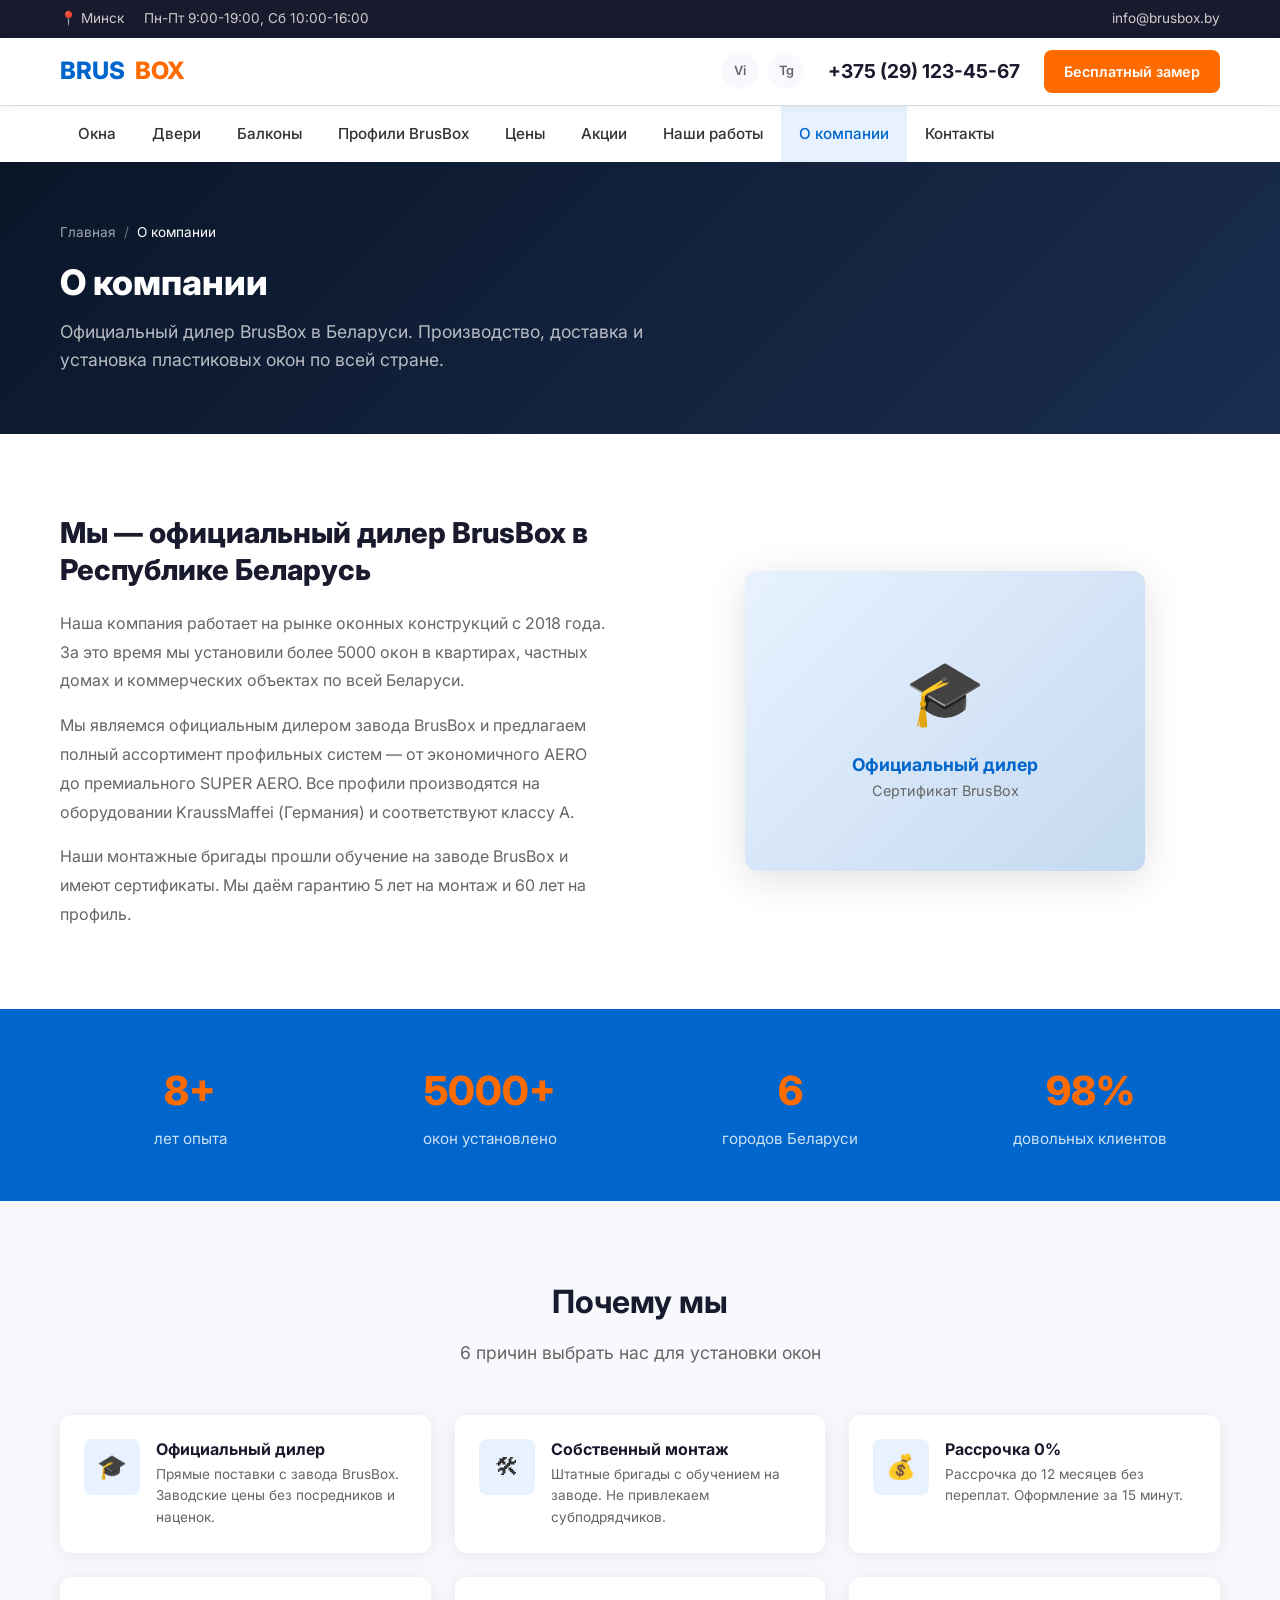
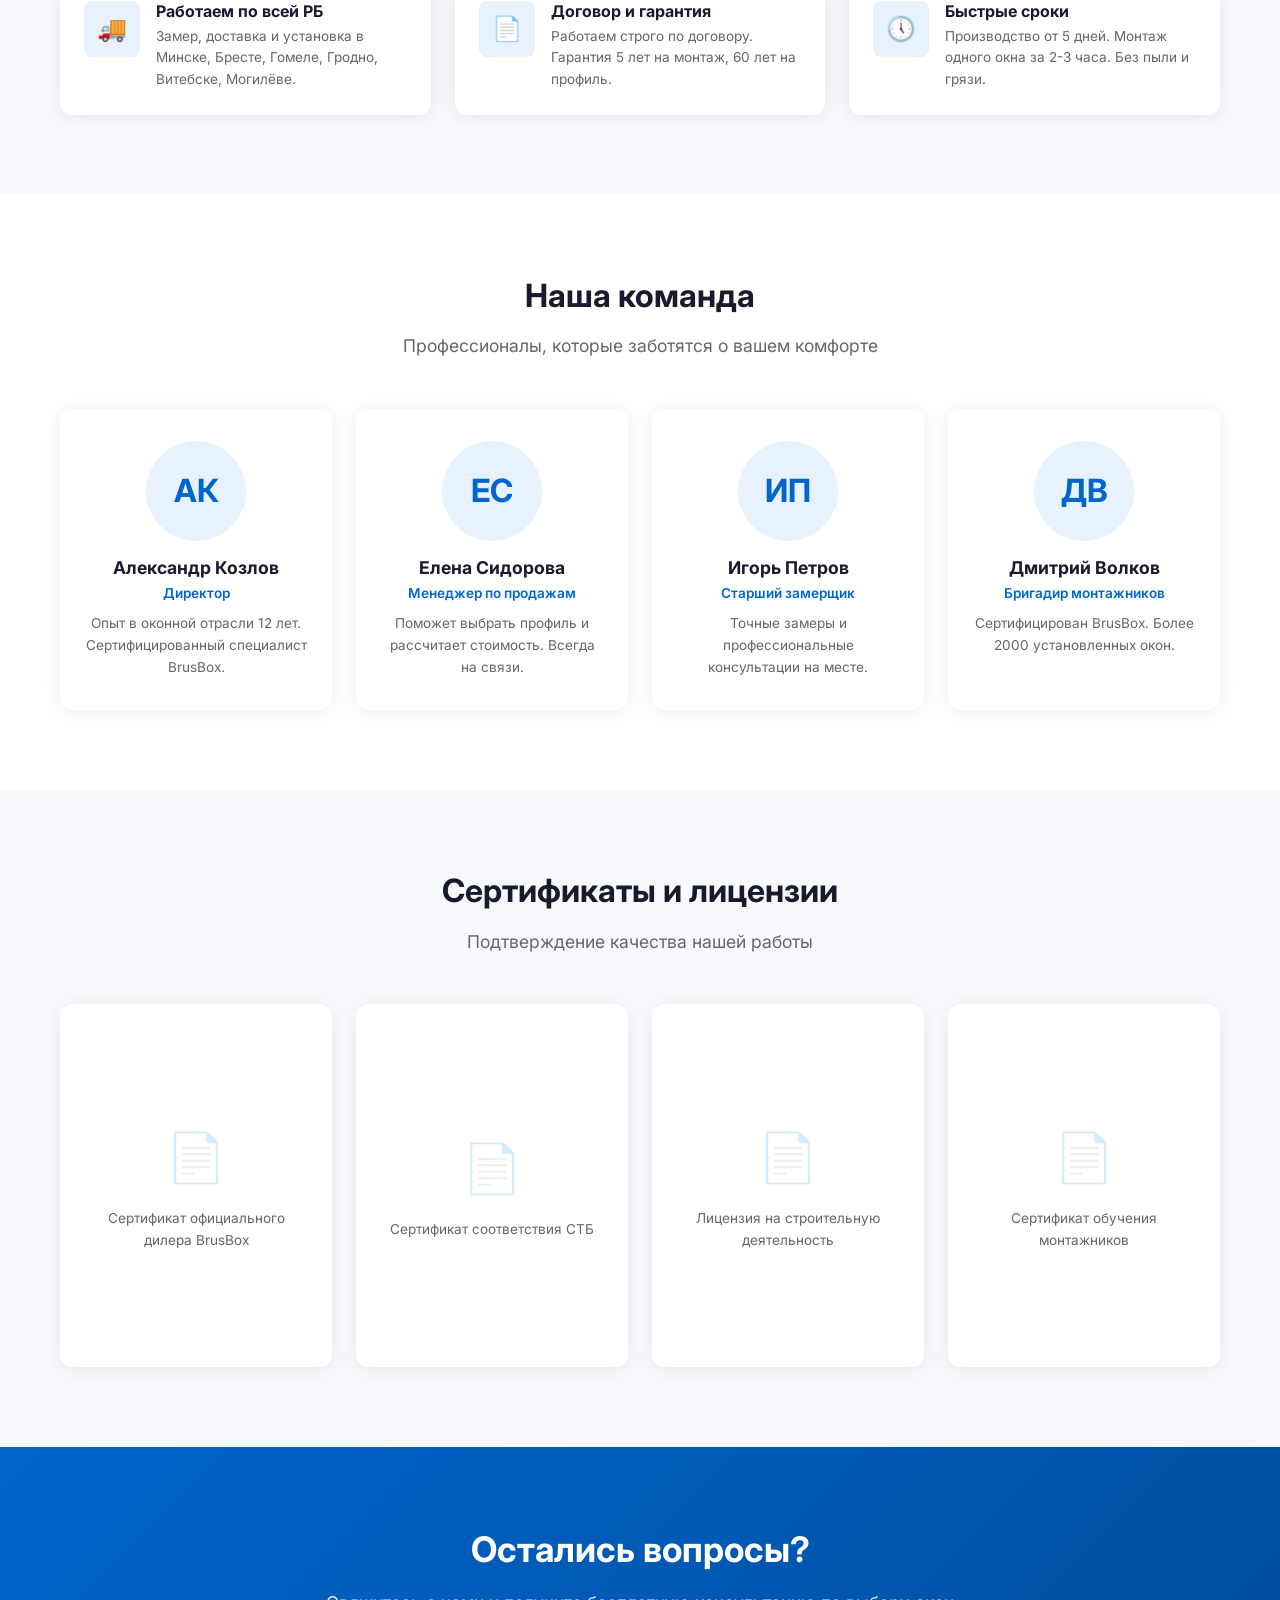
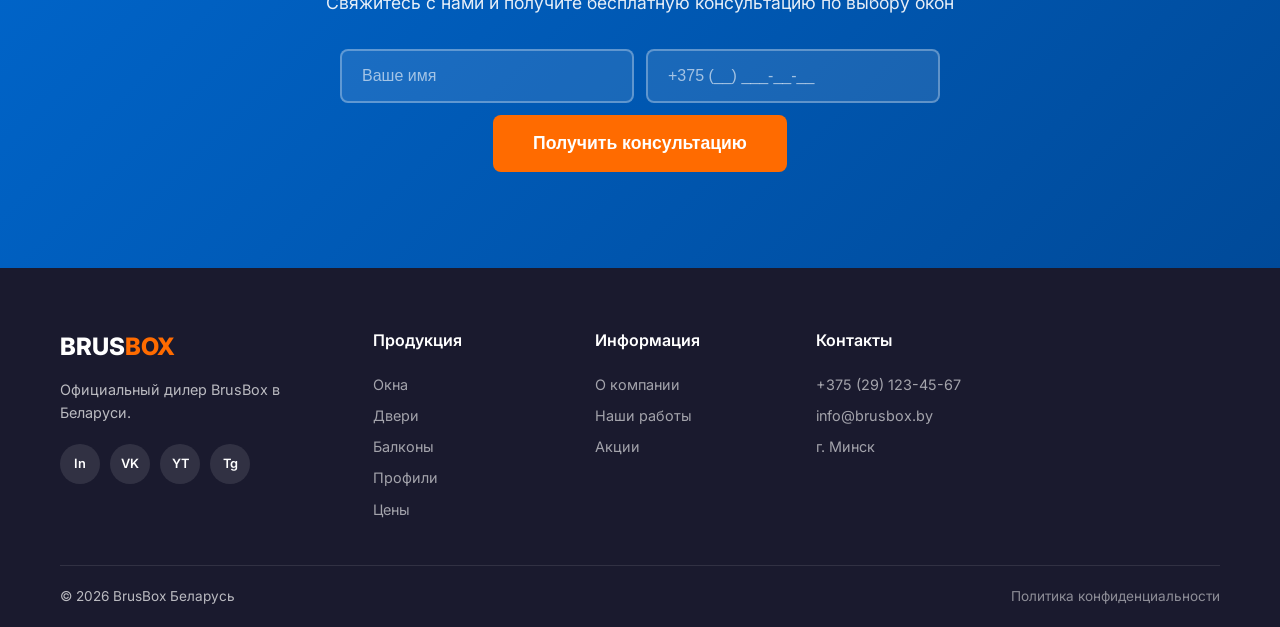
==== pages/about.html @ c055f51f "Многостраничный сайт BrusBox для продажи окон в Беларуси 10 страниц: главная, окна, двери, балконы, " ====
<!DOCTYPE html>
<html lang="ru">
<head>
  <meta charset="UTF-8">
  <meta name="viewport" content="width=device-width, initial-scale=1.0">
  <meta name="description" content="О компании BrusBox Беларусь. Официальный дилер BrusBox. 8 лет опыта, 5000+ установленных окон, работа по всей Беларуси.">
  <title>О компании | BrusBox Беларусь - официальный дилер</title>
  <link href="https://fonts.googleapis.com/css2?family=Inter:wght@400;500;600;700;800&display=swap" rel="stylesheet">
  <link rel="stylesheet" href="../css/style.css">
</head>
<body>

  <div class="top-bar"><div class="container"><div class="top-bar__left"><span>&#128205; Минск</span><span>Пн-Пт 9:00-19:00, Сб 10:00-16:00</span></div><div class="top-bar__right"><a href="mailto:info@brusbox.by">info@brusbox.by</a></div></div></div>

  <header class="header"><div class="container"><a href="../index.html" class="header__logo">BRUS<span>BOX</span></a><div class="header__contacts"><div class="header__messengers"><a href="#" title="Viber">Vi</a><a href="#" title="Telegram">Tg</a></div><a href="tel:+375291234567" class="header__phone">+375 (29) 123-45-67</a><a href="#" class="btn btn--primary btn--sm" onclick="openModal('modal-zamer'); return false;">Бесплатный замер</a></div></div></header>

  <nav class="nav"><div class="container"><ul class="nav__menu">
    <li class="nav__item"><a href="okna.html" class="nav__link">Окна</a></li>
    <li class="nav__item"><a href="dveri.html" class="nav__link">Двери</a></li>
    <li class="nav__item"><a href="balkony.html" class="nav__link">Балконы</a></li>
    <li class="nav__item"><a href="profili.html" class="nav__link">Профили BrusBox</a></li>
    <li class="nav__item"><a href="ceny.html" class="nav__link">Цены</a></li>
    <li class="nav__item"><a href="akcii.html" class="nav__link">Акции</a></li>
    <li class="nav__item"><a href="portfolio.html" class="nav__link">Наши работы</a></li>
    <li class="nav__item"><a href="about.html" class="nav__link nav__link--active">О компании</a></li>
    <li class="nav__item"><a href="kontakty.html" class="nav__link">Контакты</a></li>
  </ul><button class="nav__burger" aria-label="Меню"><span></span><span></span><span></span></button></div></nav>

  <section class="page-hero">
    <div class="container">
      <div class="page-hero__breadcrumbs">
        <a href="../index.html">Главная</a> <span>/</span> <span style="color:#fff">О компании</span>
      </div>
      <h1 class="page-hero__title">О компании</h1>
      <p class="page-hero__text">Официальный дилер BrusBox в Беларуси. Производство, доставка и установка пластиковых окон по всей стране.</p>
    </div>
  </section>

  <!-- DESCRIPTION -->
  <section class="section">
    <div class="container">
      <div style="display:grid; grid-template-columns:1fr 1fr; gap:60px; align-items:center;">
        <div>
          <h2 style="font-size:1.8rem; font-weight:800; margin-bottom:20px;">Мы &mdash; официальный дилер BrusBox в Республике Беларусь</h2>
          <p style="color:var(--text-light); line-height:1.8; margin-bottom:16px;">Наша компания работает на рынке оконных конструкций с 2018 года. За это время мы установили более 5000 окон в квартирах, частных домах и коммерческих объектах по всей Беларуси.</p>
          <p style="color:var(--text-light); line-height:1.8; margin-bottom:16px;">Мы являемся официальным дилером завода BrusBox и предлагаем полный ассортимент профильных систем &mdash; от экономичного AERO до премиального SUPER AERO. Все профили производятся на оборудовании KraussMaffei (Германия) и соответствуют классу А.</p>
          <p style="color:var(--text-light); line-height:1.8;">Наши монтажные бригады прошли обучение на заводе BrusBox и имеют сертификаты. Мы даём гарантию 5 лет на монтаж и 60 лет на профиль.</p>
        </div>
        <div style="display:flex; align-items:center; justify-content:center;">
          <div style="width:100%; max-width:400px; aspect-ratio:4/3; background:linear-gradient(135deg, var(--primary-light), #c4d9ef); border-radius:var(--radius); display:flex; align-items:center; justify-content:center; box-shadow:var(--shadow-lg);">
            <div style="text-align:center;">
              <div style="font-size:4rem; margin-bottom:8px;">&#127891;</div>
              <p style="font-weight:700; color:var(--primary); font-size:1.1rem;">Официальный дилер</p>
              <p style="color:var(--text-light); font-size:0.9rem;">Сертификат BrusBox</p>
            </div>
          </div>
        </div>
      </div>
    </div>
  </section>

  <!-- STATS BAR -->
  <section style="background:var(--primary); padding:50px 0;">
    <div class="container">
      <div style="display:grid; grid-template-columns:repeat(4,1fr); gap:40px; text-align:center; color:#fff;">
        <div>
          <div style="font-size:2.5rem; font-weight:800; color:var(--accent);">8+</div>
          <div style="font-size:0.95rem; opacity:0.8; margin-top:4px;">лет опыта</div>
        </div>
        <div>
          <div style="font-size:2.5rem; font-weight:800; color:var(--accent);">5000+</div>
          <div style="font-size:0.95rem; opacity:0.8; margin-top:4px;">окон установлено</div>
        </div>
        <div>
          <div style="font-size:2.5rem; font-weight:800; color:var(--accent);">6</div>
          <div style="font-size:0.95rem; opacity:0.8; margin-top:4px;">городов Беларуси</div>
        </div>
        <div>
          <div style="font-size:2.5rem; font-weight:800; color:var(--accent);">98%</div>
          <div style="font-size:0.95rem; opacity:0.8; margin-top:4px;">довольных клиентов</div>
        </div>
      </div>
    </div>
  </section>

  <!-- ПОЧЕМУ МЫ -->
  <section class="section section--gray">
    <div class="container">
      <h2 class="section-title">Почему мы</h2>
      <p class="section-subtitle">6 причин выбрать нас для установки окон</p>
      <div class="advantages-grid">
        <div class="advantage-card">
          <div class="advantage-card__icon">&#127891;</div>
          <div>
            <h3 class="advantage-card__title">Официальный дилер</h3>
            <p class="advantage-card__text">Прямые поставки с завода BrusBox. Заводские цены без посредников и наценок.</p>
          </div>
        </div>
        <div class="advantage-card">
          <div class="advantage-card__icon">&#128736;</div>
          <div>
            <h3 class="advantage-card__title">Собственный монтаж</h3>
            <p class="advantage-card__text">Штатные бригады с обучением на заводе. Не привлекаем субподрядчиков.</p>
          </div>
        </div>
        <div class="advantage-card">
          <div class="advantage-card__icon">&#128176;</div>
          <div>
            <h3 class="advantage-card__title">Рассрочка 0%</h3>
            <p class="advantage-card__text">Рассрочка до 12 месяцев без переплат. Оформление за 15 минут.</p>
          </div>
        </div>
        <div class="advantage-card">
          <div class="advantage-card__icon">&#128666;</div>
          <div>
            <h3 class="advantage-card__title">Работаем по всей РБ</h3>
            <p class="advantage-card__text">Замер, доставка и установка в Минске, Бресте, Гомеле, Гродно, Витебске, Могилёве.</p>
          </div>
        </div>
        <div class="advantage-card">
          <div class="advantage-card__icon">&#128196;</div>
          <div>
            <h3 class="advantage-card__title">Договор и гарантия</h3>
            <p class="advantage-card__text">Работаем строго по договору. Гарантия 5 лет на монтаж, 60 лет на профиль.</p>
          </div>
        </div>
        <div class="advantage-card">
          <div class="advantage-card__icon">&#128340;</div>
          <div>
            <h3 class="advantage-card__title">Быстрые сроки</h3>
            <p class="advantage-card__text">Производство от 5 дней. Монтаж одного окна за 2-3 часа. Без пыли и грязи.</p>
          </div>
        </div>
      </div>
    </div>
  </section>

  <!-- TEAM -->
  <section class="section">
    <div class="container">
      <h2 class="section-title">Наша команда</h2>
      <p class="section-subtitle">Профессионалы, которые заботятся о вашем комфорте</p>
      <div style="display:grid; grid-template-columns:repeat(4,1fr); gap:24px;">
        <div style="text-align:center; background:#fff; border-radius:var(--radius); padding:32px 24px; box-shadow:var(--shadow);">
          <div style="width:100px; height:100px; border-radius:50%; background:var(--primary-light); margin:0 auto 16px; display:flex; align-items:center; justify-content:center; font-size:2rem; color:var(--primary); font-weight:700;">АК</div>
          <h3 style="font-size:1.1rem; font-weight:700; margin-bottom:4px;">Александр Козлов</h3>
          <p style="color:var(--primary); font-size:0.85rem; font-weight:600; margin-bottom:8px;">Директор</p>
          <p style="color:var(--text-light); font-size:0.85rem;">Опыт в оконной отрасли 12 лет. Сертифицированный специалист BrusBox.</p>
        </div>
        <div style="text-align:center; background:#fff; border-radius:var(--radius); padding:32px 24px; box-shadow:var(--shadow);">
          <div style="width:100px; height:100px; border-radius:50%; background:var(--primary-light); margin:0 auto 16px; display:flex; align-items:center; justify-content:center; font-size:2rem; color:var(--primary); font-weight:700;">ЕС</div>
          <h3 style="font-size:1.1rem; font-weight:700; margin-bottom:4px;">Елена Сидорова</h3>
          <p style="color:var(--primary); font-size:0.85rem; font-weight:600; margin-bottom:8px;">Менеджер по продажам</p>
          <p style="color:var(--text-light); font-size:0.85rem;">Поможет выбрать профиль и рассчитает стоимость. Всегда на связи.</p>
        </div>
        <div style="text-align:center; background:#fff; border-radius:var(--radius); padding:32px 24px; box-shadow:var(--shadow);">
          <div style="width:100px; height:100px; border-radius:50%; background:var(--primary-light); margin:0 auto 16px; display:flex; align-items:center; justify-content:center; font-size:2rem; color:var(--primary); font-weight:700;">ИП</div>
          <h3 style="font-size:1.1rem; font-weight:700; margin-bottom:4px;">Игорь Петров</h3>
          <p style="color:var(--primary); font-size:0.85rem; font-weight:600; margin-bottom:8px;">Старший замерщик</p>
          <p style="color:var(--text-light); font-size:0.85rem;">Точные замеры и профессиональные консультации на месте.</p>
        </div>
        <div style="text-align:center; background:#fff; border-radius:var(--radius); padding:32px 24px; box-shadow:var(--shadow);">
          <div style="width:100px; height:100px; border-radius:50%; background:var(--primary-light); margin:0 auto 16px; display:flex; align-items:center; justify-content:center; font-size:2rem; color:var(--primary); font-weight:700;">ДВ</div>
          <h3 style="font-size:1.1rem; font-weight:700; margin-bottom:4px;">Дмитрий Волков</h3>
          <p style="color:var(--primary); font-size:0.85rem; font-weight:600; margin-bottom:8px;">Бригадир монтажников</p>
          <p style="color:var(--text-light); font-size:0.85rem;">Сертифицирован BrusBox. Более 2000 установленных окон.</p>
        </div>
      </div>
    </div>
  </section>

  <!-- CERTIFICATES -->
  <section class="section section--gray">
    <div class="container">
      <h2 class="section-title">Сертификаты и лицензии</h2>
      <p class="section-subtitle">Подтверждение качества нашей работы</p>
      <div style="display:grid; grid-template-columns:repeat(4,1fr); gap:24px;">
        <div style="aspect-ratio:3/4; background:#fff; border-radius:var(--radius); box-shadow:var(--shadow); display:flex; align-items:center; justify-content:center; flex-direction:column; padding:24px;">
          <div style="font-size:3rem; margin-bottom:12px; opacity:0.3;">&#128196;</div>
          <p style="font-size:0.85rem; color:var(--text-light); text-align:center;">Сертификат официального дилера BrusBox</p>
        </div>
        <div style="aspect-ratio:3/4; background:#fff; border-radius:var(--radius); box-shadow:var(--shadow); display:flex; align-items:center; justify-content:center; flex-direction:column; padding:24px;">
          <div style="font-size:3rem; margin-bottom:12px; opacity:0.3;">&#128196;</div>
          <p style="font-size:0.85rem; color:var(--text-light); text-align:center;">Сертификат соответствия СТБ</p>
        </div>
        <div style="aspect-ratio:3/4; background:#fff; border-radius:var(--radius); box-shadow:var(--shadow); display:flex; align-items:center; justify-content:center; flex-direction:column; padding:24px;">
          <div style="font-size:3rem; margin-bottom:12px; opacity:0.3;">&#128196;</div>
          <p style="font-size:0.85rem; color:var(--text-light); text-align:center;">Лицензия на строительную деятельность</p>
        </div>
        <div style="aspect-ratio:3/4; background:#fff; border-radius:var(--radius); box-shadow:var(--shadow); display:flex; align-items:center; justify-content:center; flex-direction:column; padding:24px;">
          <div style="font-size:3rem; margin-bottom:12px; opacity:0.3;">&#128196;</div>
          <p style="font-size:0.85rem; color:var(--text-light); text-align:center;">Сертификат обучения монтажников</p>
        </div>
      </div>
    </div>
  </section>

  <!-- CTA -->
  <section class="cta-section">
    <div class="container">
      <h2>Остались вопросы?</h2>
      <p>Свяжитесь с нами и получите бесплатную консультацию по выбору окон</p>
      <form class="cta-form" data-form="cta-about">
        <input type="text" name="name" placeholder="Ваше имя" required>
        <input type="tel" name="phone" placeholder="+375 (__) ___-__-__" required>
        <button type="submit" class="btn btn--primary btn--lg">Получить консультацию</button>
      </form>
    </div>
  </section>

  <footer class="footer"><div class="container"><div class="footer__grid"><div><div class="footer__brand">BRUS<span>BOX</span></div><p class="footer__desc">Официальный дилер BrusBox в Беларуси.</p><div class="footer__social"><a href="#">In</a><a href="#">VK</a><a href="#">YT</a><a href="#">Tg</a></div></div><div><div class="footer__title">Продукция</div><div class="footer__links"><a href="okna.html">Окна</a><a href="dveri.html">Двери</a><a href="balkony.html">Балконы</a><a href="profili.html">Профили</a><a href="ceny.html">Цены</a></div></div><div><div class="footer__title">Информация</div><div class="footer__links"><a href="about.html">О компании</a><a href="portfolio.html">Наши работы</a><a href="akcii.html">Акции</a></div></div><div><div class="footer__title">Контакты</div><div class="footer__links"><a href="tel:+375291234567">+375 (29) 123-45-67</a><a href="mailto:info@brusbox.by">info@brusbox.by</a><a href="kontakty.html">г. Минск</a></div></div><div></div></div><div class="footer__bottom"><span>&copy; 2026 BrusBox Беларусь</span><a href="#">Политика конфиденциальности</a></div></div></footer>

  <div class="mobile-bar"><div class="container"><a href="tel:+375291234567" class="mobile-bar__item"><span class="mobile-bar__icon">&#128222;</span>Позвонить</a><a href="#" class="mobile-bar__item"><span class="mobile-bar__icon">&#128172;</span>Viber</a><a href="#" class="mobile-bar__item"><span class="mobile-bar__icon">&#9993;</span>Telegram</a><a href="#" class="mobile-bar__item" onclick="openModal('modal-zamer'); return false;"><span class="mobile-bar__icon">&#128207;</span>Замер</a></div></div>

  <div class="modal-overlay" id="modal-zamer"><div class="modal"><button class="modal__close" onclick="closeModal('modal-zamer')">&times;</button><h3 class="modal__title">Бесплатный замер</h3><p class="modal__text">Оставьте контакты и замерщик приедет в удобное время</p><form class="modal__form" data-form="zamer"><input type="text" name="name" placeholder="Ваше имя" required><input type="tel" name="phone" placeholder="+375 (__) ___-__-__" required><input type="text" name="address" placeholder="Адрес (город, улица)"><button type="submit" class="btn btn--primary" style="width:100%">Вызвать замерщика</button><p class="modal__privacy">Нажимая кнопку, вы соглашаетесь с <a href="#">политикой конфиденциальности</a></p></form></div></div>

  <script src="../js/main.js"></script>
</body>
</html>
---- css/style.css ----
/* ===== RESET & BASE ===== */
*, *::before, *::after {
  margin: 0;
  padding: 0;
  box-sizing: border-box;
}

:root {
  --primary: #0066cc;
  --primary-dark: #004a99;
  --primary-light: #e8f2ff;
  --accent: #ff6b00;
  --accent-hover: #e55f00;
  --green: #28a745;
  --dark: #1a1a2e;
  --text: #333;
  --text-light: #666;
  --text-muted: #999;
  --bg: #ffffff;
  --bg-light: #f7f9fc;
  --bg-gray: #f0f2f5;
  --border: #e0e4e8;
  --shadow: 0 2px 20px rgba(0,0,0,0.08);
  --shadow-lg: 0 8px 40px rgba(0,0,0,0.12);
  --radius: 12px;
  --radius-sm: 8px;
  --transition: 0.3s ease;
  --max-width: 1200px;
}

html {
  scroll-behavior: smooth;
  font-size: 16px;
}

body {
  font-family: 'Inter', -apple-system, BlinkMacSystemFont, 'Segoe UI', Roboto, sans-serif;
  color: var(--text);
  background: var(--bg);
  line-height: 1.6;
  overflow-x: hidden;
}

a {
  color: var(--primary);
  text-decoration: none;
  transition: color var(--transition);
}

a:hover {
  color: var(--primary-dark);
}

img {
  max-width: 100%;
  height: auto;
  display: block;
}

ul, ol {
  list-style: none;
}

h1, h2, h3, h4, h5, h6 {
  line-height: 1.3;
  color: var(--dark);
}

.container {
  width: 100%;
  max-width: var(--max-width);
  margin: 0 auto;
  padding: 0 20px;
}

.section {
  padding: 80px 0;
}

.section--gray {
  background: var(--bg-light);
}

.section--dark {
  background: var(--dark);
  color: #fff;
}

.section--dark h2,
.section--dark h3 {
  color: #fff;
}

.section-title {
  font-size: 2rem;
  font-weight: 700;
  text-align: center;
  margin-bottom: 16px;
}

.section-subtitle {
  text-align: center;
  color: var(--text-light);
  font-size: 1.1rem;
  margin-bottom: 48px;
  max-width: 600px;
  margin-left: auto;
  margin-right: auto;
}

/* ===== BUTTONS ===== */
.btn {
  display: inline-flex;
  align-items: center;
  justify-content: center;
  gap: 8px;
  padding: 14px 32px;
  border: none;
  border-radius: var(--radius-sm);
  font-size: 1rem;
  font-weight: 600;
  cursor: pointer;
  transition: all var(--transition);
  text-decoration: none;
  white-space: nowrap;
}

.btn--primary {
  background: var(--accent);
  color: #fff;
}

.btn--primary:hover {
  background: var(--accent-hover);
  color: #fff;
  transform: translateY(-2px);
  box-shadow: 0 4px 20px rgba(255,107,0,0.4);
}

.btn--secondary {
  background: var(--primary);
  color: #fff;
}

.btn--secondary:hover {
  background: var(--primary-dark);
  color: #fff;
  transform: translateY(-2px);
  box-shadow: 0 4px 20px rgba(0,102,204,0.4);
}

.btn--outline {
  background: transparent;
  color: var(--primary);
  border: 2px solid var(--primary);
}

.btn--outline:hover {
  background: var(--primary);
  color: #fff;
}

.btn--white {
  background: #fff;
  color: var(--primary);
}

.btn--white:hover {
  background: var(--primary-light);
  color: var(--primary-dark);
}

.btn--lg {
  padding: 18px 40px;
  font-size: 1.1rem;
}

.btn--sm {
  padding: 10px 20px;
  font-size: 0.9rem;
}

/* ===== TOP BAR ===== */
.top-bar {
  background: var(--dark);
  color: #ccc;
  font-size: 0.85rem;
  padding: 8px 0;
}

.top-bar .container {
  display: flex;
  justify-content: space-between;
  align-items: center;
  flex-wrap: wrap;
  gap: 10px;
}

.top-bar a {
  color: #ccc;
}

.top-bar a:hover {
  color: #fff;
}

.top-bar__left {
  display: flex;
  align-items: center;
  gap: 20px;
}

.top-bar__right {
  display: flex;
  align-items: center;
  gap: 20px;
}

/* ===== HEADER ===== */
.header {
  background: #fff;
  box-shadow: 0 2px 10px rgba(0,0,0,0.06);
  position: sticky;
  top: 0;
  z-index: 1000;
}

.header .container {
  display: flex;
  align-items: center;
  justify-content: space-between;
  padding-top: 12px;
  padding-bottom: 12px;
  gap: 20px;
}

.header__logo {
  display: flex;
  align-items: center;
  gap: 10px;
  font-size: 1.5rem;
  font-weight: 800;
  color: var(--primary);
  text-decoration: none;
  flex-shrink: 0;
}

.header__logo span {
  color: var(--accent);
}

.header__contacts {
  display: flex;
  align-items: center;
  gap: 24px;
}

.header__phone {
  font-size: 1.2rem;
  font-weight: 700;
  color: var(--dark);
  white-space: nowrap;
}

.header__phone:hover {
  color: var(--primary);
}

.header__messengers {
  display: flex;
  gap: 10px;
}

.header__messengers a {
  display: flex;
  align-items: center;
  justify-content: center;
  width: 36px;
  height: 36px;
  border-radius: 50%;
  background: var(--bg-light);
  color: var(--text-light);
  font-size: 0.8rem;
  font-weight: 600;
  transition: all var(--transition);
}

.header__messengers a:hover {
  background: var(--primary);
  color: #fff;
}

/* ===== NAV ===== */
.nav {
  background: #fff;
  border-top: 1px solid var(--border);
  position: sticky;
  top: 60px;
  z-index: 999;
}

.nav .container {
  display: flex;
  align-items: center;
  justify-content: space-between;
}

.nav__menu {
  display: flex;
  align-items: center;
  gap: 0;
}

.nav__item {
  position: relative;
}

.nav__link {
  display: flex;
  align-items: center;
  gap: 4px;
  padding: 16px 18px;
  color: var(--text);
  font-size: 0.95rem;
  font-weight: 500;
  transition: all var(--transition);
  white-space: nowrap;
}

.nav__link:hover,
.nav__link--active {
  color: var(--primary);
  background: var(--primary-light);
}

.nav__link svg {
  width: 12px;
  height: 12px;
  transition: transform var(--transition);
}

.nav__item:hover .nav__link svg {
  transform: rotate(180deg);
}

/* Dropdown */
.nav__dropdown {
  position: absolute;
  top: 100%;
  left: 0;
  min-width: 240px;
  background: #fff;
  box-shadow: var(--shadow-lg);
  border-radius: 0 0 var(--radius) var(--radius);
  padding: 8px 0;
  opacity: 0;
  visibility: hidden;
  transform: translateY(-10px);
  transition: all var(--transition);
  z-index: 100;
}

.nav__item:hover .nav__dropdown {
  opacity: 1;
  visibility: visible;
  transform: translateY(0);
}

.nav__dropdown a {
  display: block;
  padding: 10px 24px;
  color: var(--text);
  font-size: 0.9rem;
  transition: all var(--transition);
}

.nav__dropdown a:hover {
  background: var(--primary-light);
  color: var(--primary);
  padding-left: 28px;
}

/* Burger */
.nav__burger {
  display: none;
  flex-direction: column;
  gap: 5px;
  background: none;
  border: none;
  cursor: pointer;
  padding: 10px;
}

.nav__burger span {
  display: block;
  width: 24px;
  height: 2px;
  background: var(--dark);
  transition: all var(--transition);
}

.nav__burger.active span:nth-child(1) {
  transform: rotate(45deg) translate(5px, 5px);
}

.nav__burger.active span:nth-child(2) {
  opacity: 0;
}

.nav__burger.active span:nth-child(3) {
  transform: rotate(-45deg) translate(5px, -5px);
}

/* ===== HERO ===== */
.hero {
  position: relative;
  min-height: 600px;
  display: flex;
  align-items: center;
  background: linear-gradient(135deg, #0a1628 0%, #1a2d50 50%, #2a4070 100%);
  overflow: hidden;
}

.hero::before {
  content: '';
  position: absolute;
  top: 0;
  left: 0;
  right: 0;
  bottom: 0;
  background: url('data:image/svg+xml,<svg xmlns="http://www.w3.org/2000/svg" viewBox="0 0 1440 600"><rect fill="%23ffffff" opacity="0.03" x="100" y="50" width="300" height="400" rx="8"/><rect fill="%23ffffff" opacity="0.03" x="500" y="100" width="250" height="350" rx="8"/><rect fill="%23ffffff" opacity="0.02" x="850" y="30" width="200" height="500" rx="8"/><rect fill="%23ffffff" opacity="0.04" x="1100" y="80" width="280" height="380" rx="8"/></svg>') center/cover no-repeat;
}

.hero .container {
  position: relative;
  z-index: 2;
  display: grid;
  grid-template-columns: 1fr 1fr;
  gap: 60px;
  align-items: center;
  padding-top: 60px;
  padding-bottom: 60px;
}

.hero__content {
  color: #fff;
}

.hero__badge {
  display: inline-block;
  background: rgba(255,107,0,0.2);
  color: var(--accent);
  padding: 6px 16px;
  border-radius: 20px;
  font-size: 0.85rem;
  font-weight: 600;
  margin-bottom: 20px;
  border: 1px solid rgba(255,107,0,0.3);
}

.hero__title {
  font-size: 3rem;
  font-weight: 800;
  color: #fff;
  margin-bottom: 20px;
  line-height: 1.15;
}

.hero__title span {
  color: var(--accent);
}

.hero__text {
  font-size: 1.15rem;
  color: rgba(255,255,255,0.8);
  margin-bottom: 32px;
  max-width: 500px;
}

.hero__buttons {
  display: flex;
  gap: 16px;
  flex-wrap: wrap;
  margin-bottom: 40px;
}

.hero__stats {
  display: flex;
  gap: 40px;
}

.hero__stat {
  text-align: center;
}

.hero__stat-value {
  font-size: 2rem;
  font-weight: 800;
  color: var(--accent);
}

.hero__stat-label {
  font-size: 0.85rem;
  color: rgba(255,255,255,0.6);
}

.hero__visual {
  position: relative;
  display: flex;
  align-items: center;
  justify-content: center;
}

.hero__window {
  width: 100%;
  max-width: 450px;
  aspect-ratio: 3/4;
  background: linear-gradient(145deg, #e8f4fd 0%, #b8d8f0 100%);
  border-radius: 12px;
  border: 8px solid #fff;
  box-shadow: 0 20px 60px rgba(0,0,0,0.3);
  position: relative;
  overflow: hidden;
}

.hero__window::before {
  content: '';
  position: absolute;
  top: 50%;
  left: 0;
  right: 0;
  height: 8px;
  background: #fff;
  transform: translateY(-50%);
}

.hero__window::after {
  content: '';
  position: absolute;
  top: 0;
  bottom: 0;
  left: 50%;
  width: 8px;
  background: #fff;
  transform: translateX(-50%);
}

.hero__window-sky {
  position: absolute;
  inset: 0;
  background: linear-gradient(180deg, #87CEEB 0%, #B0E0E6 40%, #98D8C8 100%);
  opacity: 0.7;
}

.hero__window-handle {
  position: absolute;
  right: 15%;
  top: 50%;
  transform: translateY(-50%);
  width: 8px;
  height: 40px;
  background: #888;
  border-radius: 4px;
  z-index: 5;
}

/* ===== TRUST BAR ===== */
.trust-bar {
  background: #fff;
  padding: 30px 0;
  border-bottom: 1px solid var(--border);
}

.trust-bar .container {
  display: grid;
  grid-template-columns: repeat(5, 1fr);
  gap: 20px;
}

.trust-item {
  display: flex;
  align-items: center;
  gap: 12px;
  text-align: left;
}

.trust-item__icon {
  width: 48px;
  height: 48px;
  border-radius: 50%;
  background: var(--primary-light);
  display: flex;
  align-items: center;
  justify-content: center;
  flex-shrink: 0;
  font-size: 1.2rem;
}

.trust-item__text {
  font-size: 0.85rem;
  line-height: 1.3;
}

.trust-item__value {
  font-weight: 700;
  color: var(--dark);
  font-size: 1rem;
}

/* ===== QUIZ ===== */
.quiz {
  background: var(--bg-light);
  padding: 80px 0;
}

.quiz__wrapper {
  max-width: 700px;
  margin: 0 auto;
  background: #fff;
  border-radius: var(--radius);
  box-shadow: var(--shadow-lg);
  overflow: hidden;
}

.quiz__progress {
  height: 4px;
  background: var(--bg-gray);
}

.quiz__progress-bar {
  height: 100%;
  background: var(--accent);
  transition: width 0.5s ease;
  width: 20%;
}

.quiz__step {
  padding: 40px;
  display: none;
}

.quiz__step.active {
  display: block;
  animation: fadeInUp 0.4s ease;
}

@keyframes fadeInUp {
  from {
    opacity: 0;
    transform: translateY(20px);
  }
  to {
    opacity: 1;
    transform: translateY(0);
  }
}

.quiz__step-number {
  font-size: 0.85rem;
  color: var(--text-muted);
  margin-bottom: 8px;
}

.quiz__question {
  font-size: 1.4rem;
  font-weight: 700;
  margin-bottom: 24px;
  color: var(--dark);
}

.quiz__options {
  display: grid;
  grid-template-columns: repeat(auto-fit, minmax(140px, 1fr));
  gap: 12px;
  margin-bottom: 32px;
}

.quiz__option {
  display: flex;
  flex-direction: column;
  align-items: center;
  gap: 8px;
  padding: 20px 16px;
  border: 2px solid var(--border);
  border-radius: var(--radius-sm);
  cursor: pointer;
  transition: all var(--transition);
  text-align: center;
  font-size: 0.9rem;
  font-weight: 500;
}

.quiz__option:hover {
  border-color: var(--primary);
  background: var(--primary-light);
}

.quiz__option.selected {
  border-color: var(--primary);
  background: var(--primary-light);
  color: var(--primary);
}

.quiz__option-icon {
  font-size: 2rem;
}

.quiz__nav {
  display: flex;
  justify-content: space-between;
  align-items: center;
}

.quiz__form {
  text-align: center;
}

.quiz__form-title {
  font-size: 1.3rem;
  font-weight: 700;
  margin-bottom: 8px;
}

.quiz__form-text {
  color: var(--text-light);
  margin-bottom: 24px;
}

.quiz__inputs {
  display: flex;
  gap: 12px;
  margin-bottom: 16px;
  flex-wrap: wrap;
  justify-content: center;
}

.quiz__input {
  padding: 14px 20px;
  border: 2px solid var(--border);
  border-radius: var(--radius-sm);
  font-size: 1rem;
  outline: none;
  transition: border-color var(--transition);
  min-width: 200px;
}

.quiz__input:focus {
  border-color: var(--primary);
}

.quiz__privacy {
  font-size: 0.8rem;
  color: var(--text-muted);
  margin-top: 12px;
}

/* ===== CATALOG CARDS ===== */
.catalog-grid {
  display: grid;
  grid-template-columns: repeat(3, 1fr);
  gap: 24px;
}

.catalog-card {
  background: #fff;
  border-radius: var(--radius);
  overflow: hidden;
  box-shadow: var(--shadow);
  transition: all var(--transition);
}

.catalog-card:hover {
  transform: translateY(-8px);
  box-shadow: var(--shadow-lg);
}

.catalog-card__img {
  height: 220px;
  background: linear-gradient(135deg, var(--primary-light) 0%, #d4e8f7 100%);
  display: flex;
  align-items: center;
  justify-content: center;
  position: relative;
  overflow: hidden;
}

.catalog-card__img-placeholder {
  width: 120px;
  height: 160px;
  border: 6px solid #fff;
  border-radius: 8px;
  background: linear-gradient(180deg, #87CEEB 0%, #B0E0E6 100%);
  box-shadow: 0 4px 20px rgba(0,0,0,0.1);
  position: relative;
}

.catalog-card__img-placeholder::before {
  content: '';
  position: absolute;
  top: 50%;
  left: 0;
  right: 0;
  height: 6px;
  background: #fff;
  transform: translateY(-50%);
}

.catalog-card__img-placeholder.door {
  width: 90px;
  height: 180px;
  border-radius: 8px 8px 0 0;
}

.catalog-card__img-placeholder.balcony {
  width: 180px;
  height: 140px;
}

.catalog-card__body {
  padding: 24px;
}

.catalog-card__title {
  font-size: 1.25rem;
  font-weight: 700;
  margin-bottom: 8px;
}

.catalog-card__desc {
  color: var(--text-light);
  font-size: 0.9rem;
  margin-bottom: 16px;
}

.catalog-card__price {
  font-size: 1.1rem;
  font-weight: 700;
  color: var(--accent);
  margin-bottom: 16px;
}

/* ===== FEATURES (5 составляющих) ===== */
.features-grid {
  display: grid;
  grid-template-columns: repeat(5, 1fr);
  gap: 24px;
}

.feature-card {
  text-align: center;
  padding: 32px 16px;
  background: #fff;
  border-radius: var(--radius);
  box-shadow: var(--shadow);
  transition: all var(--transition);
}

.feature-card:hover {
  transform: translateY(-4px);
  box-shadow: var(--shadow-lg);
}

.feature-card__number {
  width: 48px;
  height: 48px;
  border-radius: 50%;
  background: var(--primary);
  color: #fff;
  font-size: 1.2rem;
  font-weight: 700;
  display: flex;
  align-items: center;
  justify-content: center;
  margin: 0 auto 16px;
}

.feature-card__title {
  font-size: 1rem;
  font-weight: 700;
  margin-bottom: 8px;
}

.feature-card__text {
  font-size: 0.85rem;
  color: var(--text-light);
}

/* ===== PROFILES TABLE ===== */
.profiles-table {
  width: 100%;
  border-collapse: separate;
  border-spacing: 0;
  background: #fff;
  border-radius: var(--radius);
  overflow: hidden;
  box-shadow: var(--shadow);
}

.profiles-table thead th {
  background: var(--primary);
  color: #fff;
  padding: 16px 20px;
  text-align: center;
  font-weight: 600;
  font-size: 0.95rem;
}

.profiles-table thead th:first-child {
  text-align: left;
}

.profiles-table thead th.highlight {
  background: var(--accent);
}

.profiles-table tbody td {
  padding: 14px 20px;
  text-align: center;
  border-bottom: 1px solid var(--border);
  font-size: 0.9rem;
}

.profiles-table tbody td:first-child {
  text-align: left;
  font-weight: 500;
  color: var(--dark);
}

.profiles-table tbody td.highlight {
  background: rgba(255,107,0,0.05);
}

.profiles-table tbody tr:last-child td {
  border-bottom: none;
}

.profiles-table tbody tr:hover {
  background: var(--primary-light);
}

.profiles-table .stars {
  color: var(--accent);
  letter-spacing: 2px;
}

.profiles-table .price {
  font-weight: 700;
  color: var(--accent);
  font-size: 1rem;
}

/* ===== STEPS ===== */
.steps-grid {
  display: grid;
  grid-template-columns: repeat(5, 1fr);
  gap: 16px;
  position: relative;
}

.steps-grid::before {
  content: '';
  position: absolute;
  top: 32px;
  left: 10%;
  right: 10%;
  height: 2px;
  background: var(--border);
  z-index: 0;
}

.step-card {
  text-align: center;
  position: relative;
  z-index: 1;
}

.step-card__number {
  width: 64px;
  height: 64px;
  border-radius: 50%;
  background: var(--primary);
  color: #fff;
  font-size: 1.4rem;
  font-weight: 700;
  display: flex;
  align-items: center;
  justify-content: center;
  margin: 0 auto 16px;
  box-shadow: 0 4px 15px rgba(0,102,204,0.3);
}

.step-card__title {
  font-size: 0.95rem;
  font-weight: 600;
  margin-bottom: 4px;
}

.step-card__text {
  font-size: 0.8rem;
  color: var(--text-light);
}

/* ===== PROMO BANNER ===== */
.promo {
  background: linear-gradient(135deg, var(--accent) 0%, #ff8533 100%);
  padding: 60px 0;
  color: #fff;
}

.promo .container {
  display: flex;
  align-items: center;
  justify-content: space-between;
  gap: 40px;
  flex-wrap: wrap;
}

.promo__content {
  flex: 1;
  min-width: 300px;
}

.promo__title {
  font-size: 2rem;
  font-weight: 800;
  color: #fff;
  margin-bottom: 12px;
}

.promo__text {
  font-size: 1.1rem;
  opacity: 0.9;
  margin-bottom: 8px;
}

.promo__features {
  display: flex;
  gap: 24px;
  margin-top: 16px;
  flex-wrap: wrap;
}

.promo__feature {
  display: flex;
  align-items: center;
  gap: 8px;
  font-size: 0.95rem;
}

.promo__timer {
  display: flex;
  gap: 12px;
  flex-shrink: 0;
}

.timer-block {
  text-align: center;
  background: rgba(255,255,255,0.2);
  border-radius: var(--radius-sm);
  padding: 12px 16px;
  min-width: 70px;
}

.timer-block__value {
  font-size: 2rem;
  font-weight: 800;
  line-height: 1;
}

.timer-block__label {
  font-size: 0.75rem;
  opacity: 0.8;
  margin-top: 4px;
}

/* ===== PORTFOLIO GRID ===== */
.portfolio-grid {
  display: grid;
  grid-template-columns: repeat(4, 1fr);
  gap: 16px;
}

.portfolio-card {
  border-radius: var(--radius-sm);
  overflow: hidden;
  position: relative;
  aspect-ratio: 4/3;
  background: linear-gradient(135deg, #e8f2ff, #d4e8f7);
  cursor: pointer;
  transition: all var(--transition);
}

.portfolio-card:hover {
  transform: scale(1.03);
  box-shadow: var(--shadow-lg);
}

.portfolio-card__overlay {
  position: absolute;
  bottom: 0;
  left: 0;
  right: 0;
  padding: 16px;
  background: linear-gradient(transparent, rgba(0,0,0,0.7));
  color: #fff;
  transform: translateY(100%);
  transition: transform var(--transition);
}

.portfolio-card:hover .portfolio-card__overlay {
  transform: translateY(0);
}

.portfolio-card__title {
  font-size: 0.9rem;
  font-weight: 600;
  color: #fff;
}

.portfolio-card__location {
  font-size: 0.8rem;
  opacity: 0.8;
}

.portfolio-card__placeholder {
  width: 100%;
  height: 100%;
  display: flex;
  align-items: center;
  justify-content: center;
  font-size: 3rem;
  opacity: 0.3;
}

/* ===== REVIEWS ===== */
.reviews-grid {
  display: grid;
  grid-template-columns: repeat(3, 1fr);
  gap: 24px;
}

.review-card {
  background: #fff;
  border-radius: var(--radius);
  padding: 32px;
  box-shadow: var(--shadow);
  transition: all var(--transition);
}

.review-card:hover {
  box-shadow: var(--shadow-lg);
}

.review-card__stars {
  color: var(--accent);
  font-size: 1.1rem;
  margin-bottom: 16px;
  letter-spacing: 2px;
}

.review-card__text {
  font-size: 0.95rem;
  color: var(--text);
  margin-bottom: 20px;
  line-height: 1.6;
  font-style: italic;
}

.review-card__author {
  display: flex;
  align-items: center;
  gap: 12px;
}

.review-card__avatar {
  width: 44px;
  height: 44px;
  border-radius: 50%;
  background: var(--primary-light);
  display: flex;
  align-items: center;
  justify-content: center;
  color: var(--primary);
  font-weight: 700;
  font-size: 1rem;
}

.review-card__name {
  font-weight: 600;
  font-size: 0.95rem;
}

.review-card__meta {
  font-size: 0.8rem;
  color: var(--text-muted);
}

/* ===== FAQ ===== */
.faq-list {
  max-width: 800px;
  margin: 0 auto;
}

.faq-item {
  border: 1px solid var(--border);
  border-radius: var(--radius-sm);
  margin-bottom: 8px;
  overflow: hidden;
  transition: all var(--transition);
}

.faq-item.active {
  border-color: var(--primary);
  box-shadow: 0 2px 10px rgba(0,102,204,0.1);
}

.faq-item__question {
  display: flex;
  justify-content: space-between;
  align-items: center;
  padding: 18px 24px;
  cursor: pointer;
  font-weight: 600;
  font-size: 1rem;
  background: #fff;
  transition: background var(--transition);
}

.faq-item__question:hover {
  background: var(--primary-light);
}

.faq-item__icon {
  font-size: 1.2rem;
  transition: transform var(--transition);
  color: var(--primary);
  flex-shrink: 0;
}

.faq-item.active .faq-item__icon {
  transform: rotate(45deg);
}

.faq-item__answer {
  max-height: 0;
  overflow: hidden;
  transition: max-height 0.4s ease;
}

.faq-item__answer-inner {
  padding: 0 24px 18px;
  color: var(--text-light);
  font-size: 0.95rem;
  line-height: 1.7;
}

/* ===== CTA SECTION ===== */
.cta-section {
  background: linear-gradient(135deg, var(--primary) 0%, var(--primary-dark) 100%);
  padding: 80px 0;
  text-align: center;
  color: #fff;
}

.cta-section h2 {
  color: #fff;
  font-size: 2.2rem;
  margin-bottom: 16px;
}

.cta-section p {
  font-size: 1.1rem;
  opacity: 0.9;
  margin-bottom: 32px;
}

.cta-form {
  display: flex;
  gap: 12px;
  justify-content: center;
  flex-wrap: wrap;
  max-width: 600px;
  margin: 0 auto 16px;
}

.cta-form input {
  padding: 16px 20px;
  border: 2px solid rgba(255,255,255,0.3);
  border-radius: var(--radius-sm);
  background: rgba(255,255,255,0.1);
  color: #fff;
  font-size: 1rem;
  outline: none;
  min-width: 200px;
  flex: 1;
  transition: border-color var(--transition);
}

.cta-form input::placeholder {
  color: rgba(255,255,255,0.6);
}

.cta-form input:focus {
  border-color: rgba(255,255,255,0.8);
  background: rgba(255,255,255,0.15);
}

.cta-contact {
  margin-top: 20px;
  font-size: 0.95rem;
  opacity: 0.8;
}

.cta-contact a {
  color: #fff;
  font-weight: 600;
}

/* ===== FOOTER ===== */
.footer {
  background: var(--dark);
  color: rgba(255,255,255,0.7);
  padding: 60px 0 0;
}

.footer__grid {
  display: grid;
  grid-template-columns: 1.5fr 1fr 1fr 1fr 1fr;
  gap: 40px;
  margin-bottom: 40px;
}

.footer__brand {
  font-size: 1.5rem;
  font-weight: 800;
  color: #fff;
  margin-bottom: 12px;
}

.footer__brand span {
  color: var(--accent);
}

.footer__desc {
  font-size: 0.9rem;
  margin-bottom: 20px;
  line-height: 1.6;
}

.footer__social {
  display: flex;
  gap: 10px;
}

.footer__social a {
  width: 40px;
  height: 40px;
  border-radius: 50%;
  background: rgba(255,255,255,0.1);
  display: flex;
  align-items: center;
  justify-content: center;
  color: #fff;
  font-size: 0.8rem;
  font-weight: 600;
  transition: all var(--transition);
}

.footer__social a:hover {
  background: var(--primary);
}

.footer__title {
  font-size: 1rem;
  font-weight: 600;
  color: #fff;
  margin-bottom: 16px;
}

.footer__links a {
  display: block;
  padding: 4px 0;
  color: rgba(255,255,255,0.6);
  font-size: 0.9rem;
  transition: all var(--transition);
}

.footer__links a:hover {
  color: #fff;
  padding-left: 4px;
}

.footer__bottom {
  border-top: 1px solid rgba(255,255,255,0.1);
  padding: 20px 0;
  display: flex;
  justify-content: space-between;
  align-items: center;
  font-size: 0.85rem;
  flex-wrap: wrap;
  gap: 10px;
}

.footer__bottom a {
  color: rgba(255,255,255,0.5);
}

.footer__bottom a:hover {
  color: #fff;
}

/* ===== MOBILE FIXED BAR ===== */
.mobile-bar {
  display: none;
  position: fixed;
  bottom: 0;
  left: 0;
  right: 0;
  background: #fff;
  box-shadow: 0 -2px 20px rgba(0,0,0,0.1);
  z-index: 1000;
  padding: 8px 0;
}

.mobile-bar .container {
  display: grid;
  grid-template-columns: repeat(4, 1fr);
  gap: 4px;
}

.mobile-bar__item {
  display: flex;
  flex-direction: column;
  align-items: center;
  gap: 4px;
  padding: 6px;
  color: var(--text-light);
  font-size: 0.7rem;
  text-decoration: none;
  transition: color var(--transition);
}

.mobile-bar__item:hover,
.mobile-bar__item:active {
  color: var(--primary);
}

.mobile-bar__icon {
  font-size: 1.2rem;
}

/* ===== MODAL ===== */
.modal-overlay {
  position: fixed;
  top: 0;
  left: 0;
  right: 0;
  bottom: 0;
  background: rgba(0,0,0,0.6);
  z-index: 2000;
  display: none;
  align-items: center;
  justify-content: center;
  padding: 20px;
  backdrop-filter: blur(4px);
}

.modal-overlay.active {
  display: flex;
}

.modal {
  background: #fff;
  border-radius: var(--radius);
  padding: 40px;
  max-width: 480px;
  width: 100%;
  position: relative;
  animation: fadeInUp 0.3s ease;
}

.modal__close {
  position: absolute;
  top: 16px;
  right: 16px;
  width: 32px;
  height: 32px;
  background: var(--bg-light);
  border: none;
  border-radius: 50%;
  font-size: 1.2rem;
  cursor: pointer;
  display: flex;
  align-items: center;
  justify-content: center;
  color: var(--text-muted);
  transition: all var(--transition);
}

.modal__close:hover {
  background: var(--primary-light);
  color: var(--primary);
}

.modal__title {
  font-size: 1.4rem;
  font-weight: 700;
  margin-bottom: 8px;
}

.modal__text {
  color: var(--text-light);
  margin-bottom: 24px;
  font-size: 0.95rem;
}

.modal__form {
  display: flex;
  flex-direction: column;
  gap: 12px;
}

.modal__form input {
  padding: 14px 20px;
  border: 2px solid var(--border);
  border-radius: var(--radius-sm);
  font-size: 1rem;
  outline: none;
  transition: border-color var(--transition);
}

.modal__form input:focus {
  border-color: var(--primary);
}

.modal__privacy {
  font-size: 0.8rem;
  color: var(--text-muted);
  text-align: center;
}

/* ===== INNER PAGE HERO ===== */
.page-hero {
  background: linear-gradient(135deg, #0a1628 0%, #1a2d50 100%);
  padding: 60px 0;
  color: #fff;
}

.page-hero__breadcrumbs {
  display: flex;
  gap: 8px;
  margin-bottom: 16px;
  font-size: 0.85rem;
}

.page-hero__breadcrumbs a {
  color: rgba(255,255,255,0.6);
}

.page-hero__breadcrumbs a:hover {
  color: #fff;
}

.page-hero__breadcrumbs span {
  color: rgba(255,255,255,0.4);
}

.page-hero__title {
  font-size: 2.2rem;
  font-weight: 800;
  color: #fff;
  margin-bottom: 12px;
}

.page-hero__text {
  font-size: 1.1rem;
  color: rgba(255,255,255,0.7);
  max-width: 600px;
}

/* ===== PRODUCT CARDS (inner pages) ===== */
.products-grid {
  display: grid;
  grid-template-columns: repeat(auto-fill, minmax(280px, 1fr));
  gap: 24px;
}

.product-card {
  background: #fff;
  border-radius: var(--radius);
  overflow: hidden;
  box-shadow: var(--shadow);
  transition: all var(--transition);
}

.product-card:hover {
  transform: translateY(-4px);
  box-shadow: var(--shadow-lg);
}

.product-card__image {
  height: 200px;
  background: linear-gradient(135deg, var(--primary-light), #d4e8f7);
  display: flex;
  align-items: center;
  justify-content: center;
}

.product-card__body {
  padding: 24px;
}

.product-card__title {
  font-size: 1.1rem;
  font-weight: 700;
  margin-bottom: 8px;
}

.product-card__specs {
  font-size: 0.85rem;
  color: var(--text-light);
  margin-bottom: 16px;
  line-height: 1.6;
}

.product-card__footer {
  display: flex;
  justify-content: space-between;
  align-items: center;
}

.product-card__price {
  font-size: 1.15rem;
  font-weight: 700;
  color: var(--accent);
}

/* ===== ADVANTAGES (benefits grid) ===== */
.advantages-grid {
  display: grid;
  grid-template-columns: repeat(3, 1fr);
  gap: 24px;
}

.advantage-card {
  display: flex;
  gap: 16px;
  padding: 24px;
  background: #fff;
  border-radius: var(--radius);
  box-shadow: var(--shadow);
  transition: all var(--transition);
}

.advantage-card:hover {
  box-shadow: var(--shadow-lg);
}

.advantage-card__icon {
  width: 56px;
  height: 56px;
  border-radius: var(--radius-sm);
  background: var(--primary-light);
  display: flex;
  align-items: center;
  justify-content: center;
  flex-shrink: 0;
  font-size: 1.5rem;
}

.advantage-card__title {
  font-size: 1rem;
  font-weight: 700;
  margin-bottom: 4px;
}

.advantage-card__text {
  font-size: 0.85rem;
  color: var(--text-light);
}

/* ===== RESPONSIVE ===== */
@media (max-width: 1024px) {
  .hero .container {
    grid-template-columns: 1fr;
    text-align: center;
  }

  .hero__text {
    margin-left: auto;
    margin-right: auto;
  }

  .hero__buttons {
    justify-content: center;
  }

  .hero__stats {
    justify-content: center;
  }

  .hero__visual {
    display: none;
  }

  .features-grid {
    grid-template-columns: repeat(3, 1fr);
  }

  .steps-grid {
    grid-template-columns: repeat(3, 1fr);
  }

  .steps-grid::before {
    display: none;
  }

  .footer__grid {
    grid-template-columns: repeat(2, 1fr);
  }

  .trust-bar .container {
    grid-template-columns: repeat(3, 1fr);
  }
}

@media (max-width: 768px) {
  .top-bar {
    display: none;
  }

  .header .container {
    flex-wrap: wrap;
  }

  .header__contacts {
    display: none;
  }

  .nav .container {
    position: relative;
  }

  .nav__burger {
    display: flex;
  }

  .nav__menu {
    position: fixed;
    top: 0;
    right: -100%;
    width: 280px;
    height: 100vh;
    background: #fff;
    flex-direction: column;
    padding: 60px 0 20px;
    box-shadow: var(--shadow-lg);
    transition: right var(--transition);
    overflow-y: auto;
    z-index: 1001;
  }

  .nav__menu.active {
    right: 0;
  }

  .nav__link {
    padding: 14px 24px;
    width: 100%;
  }

  .nav__dropdown {
    position: static;
    box-shadow: none;
    opacity: 1;
    visibility: visible;
    transform: none;
    display: none;
    background: var(--bg-light);
    border-radius: 0;
  }

  .nav__item.active .nav__dropdown {
    display: block;
  }

  .section {
    padding: 50px 0;
  }

  .section-title {
    font-size: 1.5rem;
  }

  .hero {
    min-height: 500px;
  }

  .hero__title {
    font-size: 2rem;
  }

  .hero__stats {
    gap: 20px;
  }

  .hero__stat-value {
    font-size: 1.5rem;
  }

  .catalog-grid {
    grid-template-columns: 1fr;
  }

  .features-grid {
    grid-template-columns: repeat(2, 1fr);
  }

  .steps-grid {
    grid-template-columns: repeat(2, 1fr);
  }

  .profiles-table {
    display: block;
    overflow-x: auto;
  }

  .portfolio-grid {
    grid-template-columns: repeat(2, 1fr);
  }

  .reviews-grid {
    grid-template-columns: 1fr;
  }

  .promo .container {
    flex-direction: column;
    text-align: center;
  }

  .promo__features {
    justify-content: center;
  }

  .promo__timer {
    justify-content: center;
  }

  .footer__grid {
    grid-template-columns: 1fr;
    gap: 24px;
  }

  .cta-form {
    flex-direction: column;
  }

  .cta-form input {
    min-width: auto;
  }

  .mobile-bar {
    display: block;
  }

  body {
    padding-bottom: 70px;
  }

  .trust-bar .container {
    grid-template-columns: repeat(2, 1fr);
  }

  .advantages-grid {
    grid-template-columns: 1fr;
  }

  .quiz__options {
    grid-template-columns: repeat(2, 1fr);
  }
}

@media (max-width: 480px) {
  .hero__title {
    font-size: 1.6rem;
  }

  .hero__buttons {
    flex-direction: column;
  }

  .hero__stats {
    flex-direction: column;
    gap: 12px;
  }

  .features-grid {
    grid-template-columns: 1fr;
  }

  .steps-grid {
    grid-template-columns: 1fr;
  }

  .portfolio-grid {
    grid-template-columns: 1fr;
  }

  .trust-bar .container {
    grid-template-columns: 1fr;
  }

  .quiz__options {
    grid-template-columns: 1fr;
  }

  .promo__timer {
    flex-wrap: wrap;
  }

  .timer-block {
    min-width: 60px;
  }
}
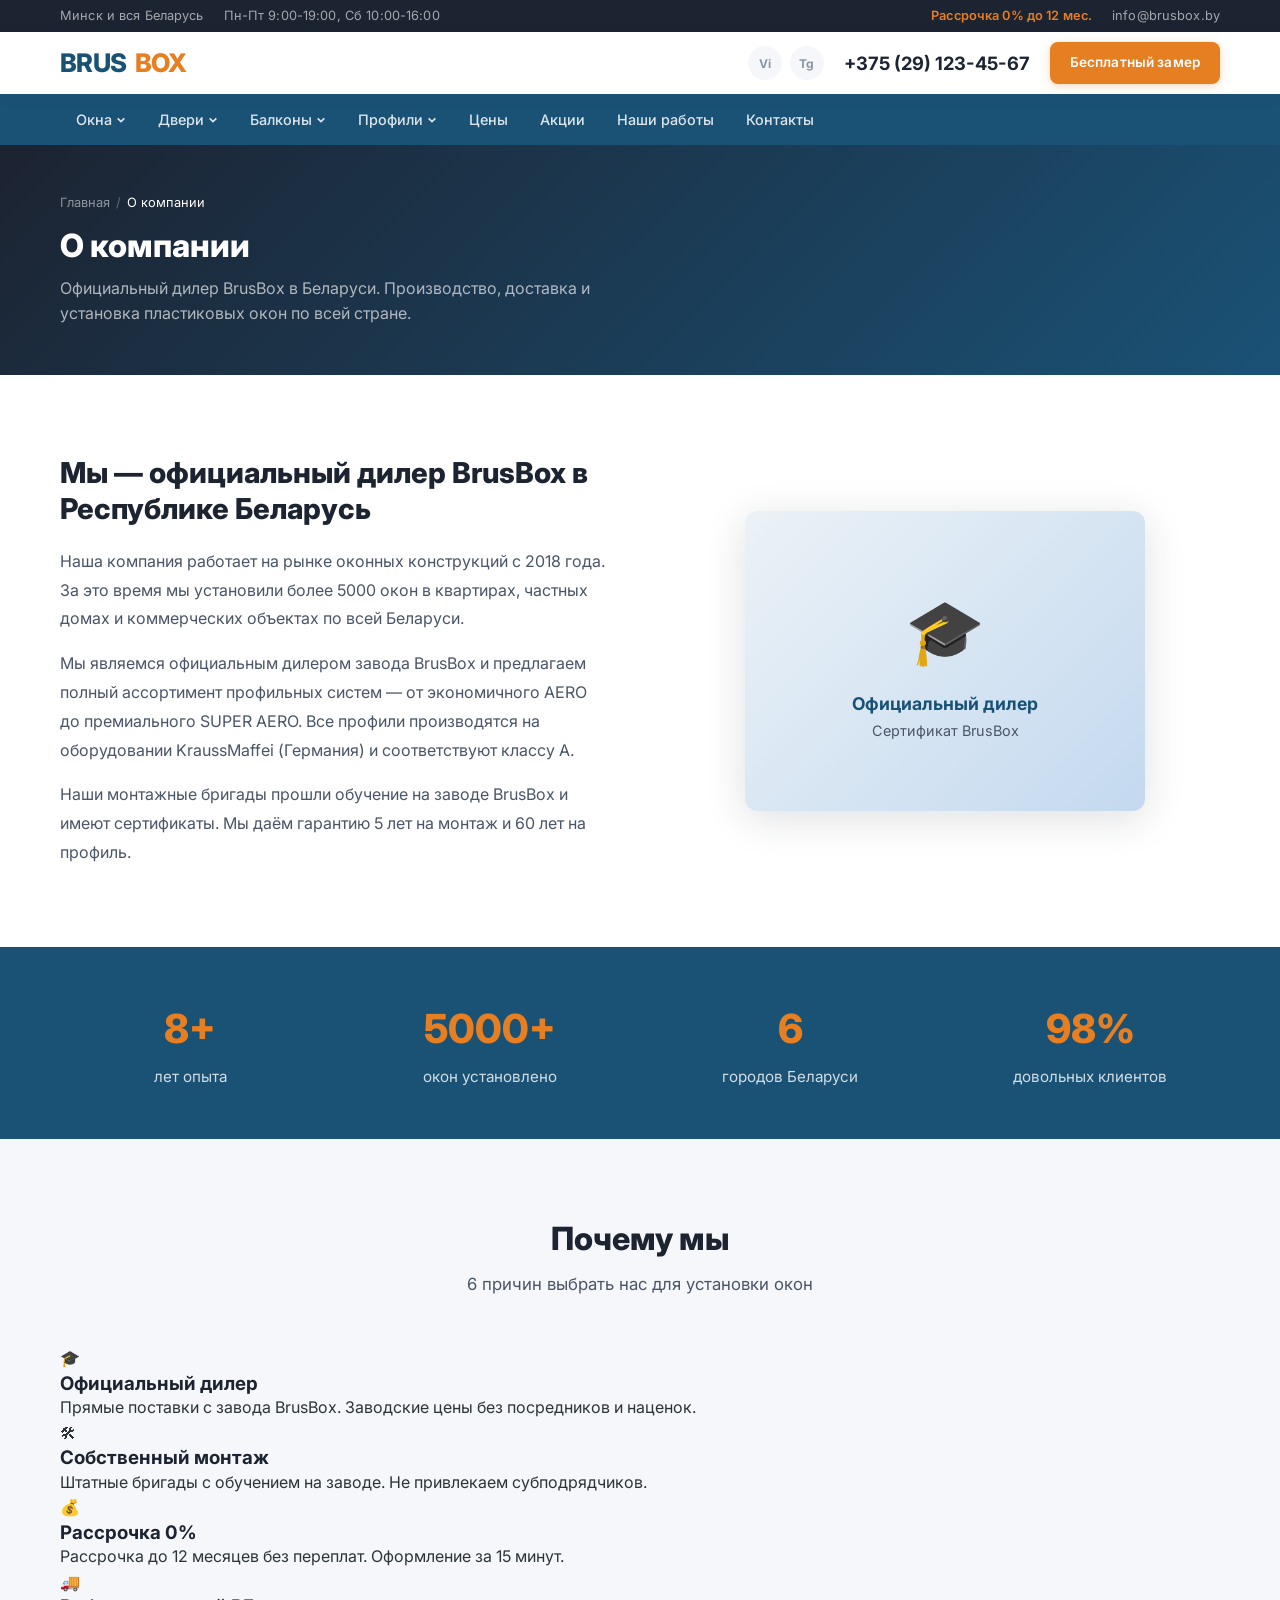
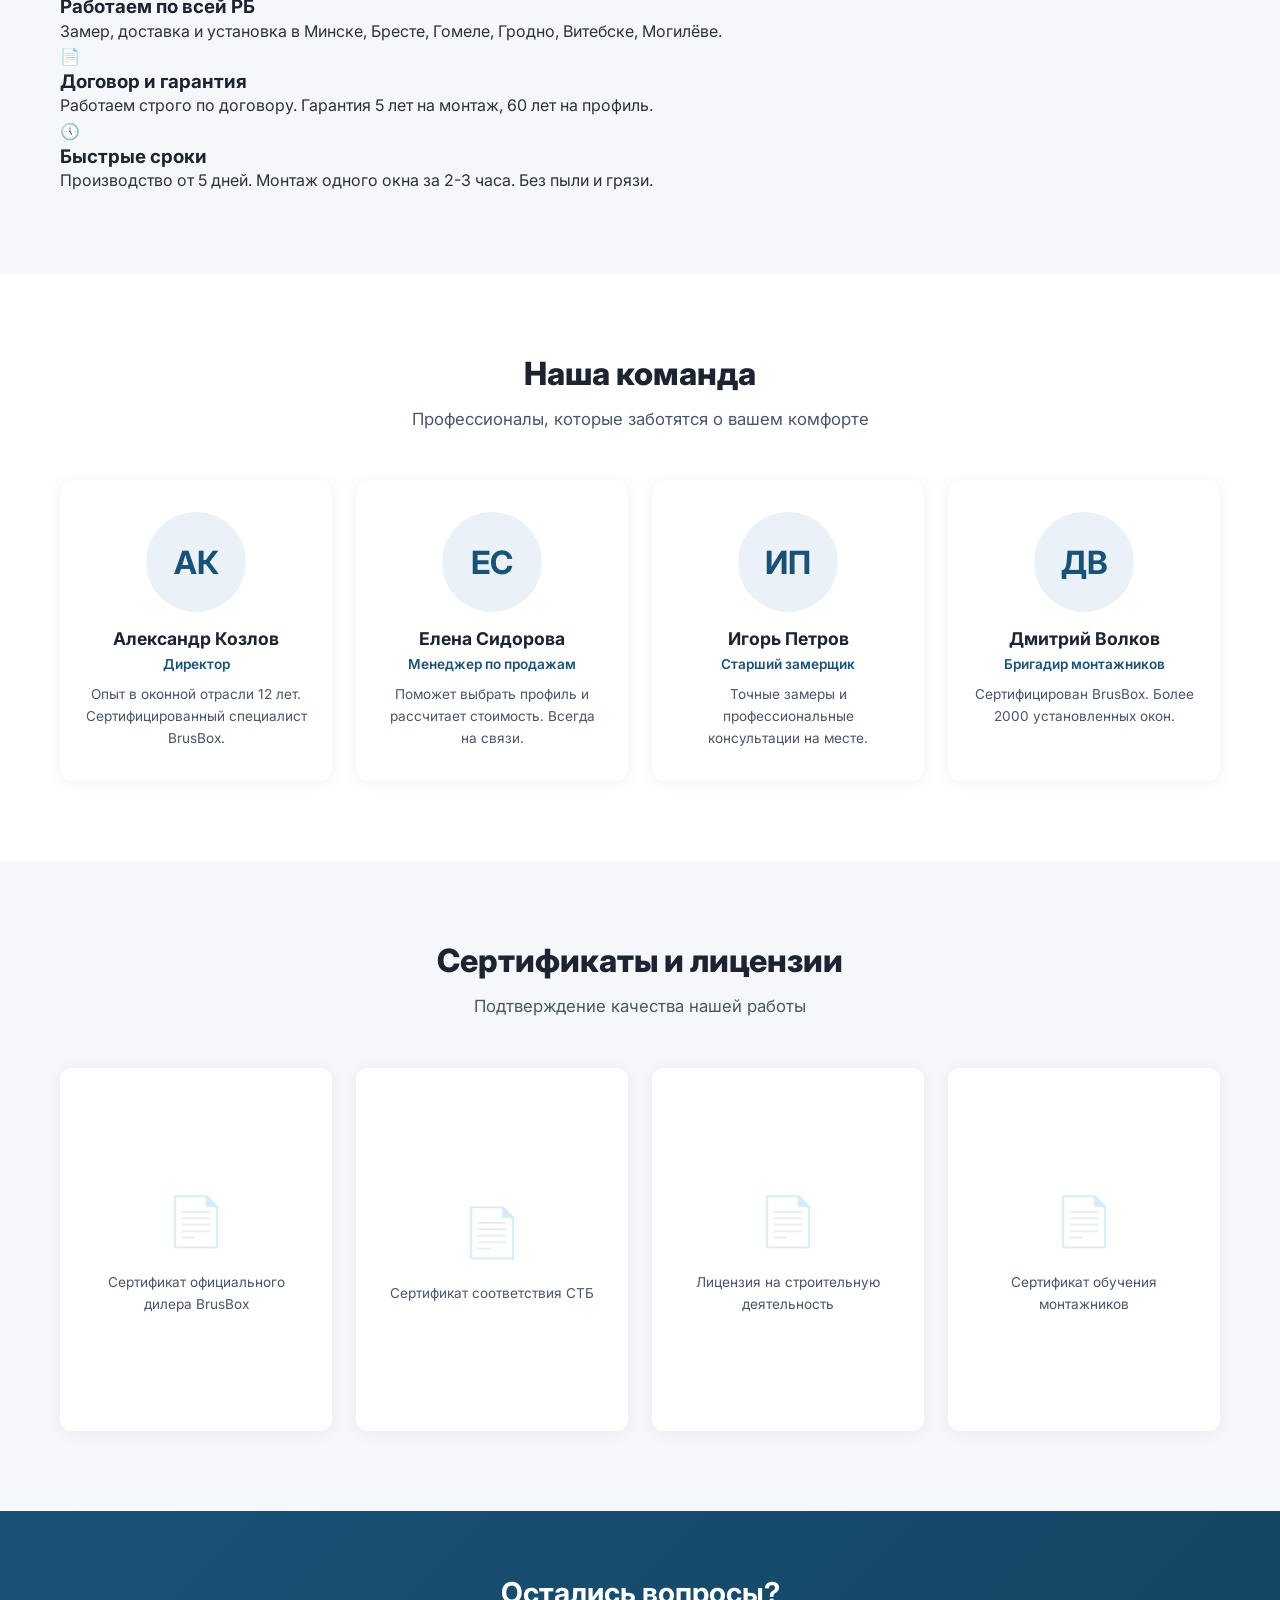
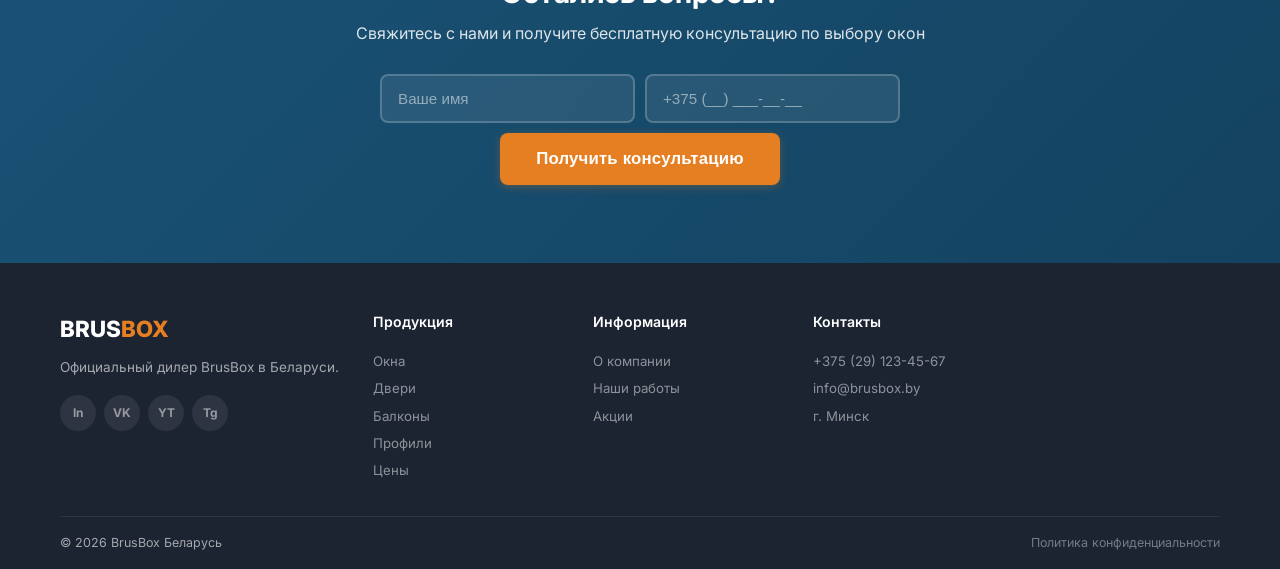
==== commit 50010939: "Редизайн сайта: мега-меню, 3 тарифа, 10-блочная структура - Новая цветовая палитра (#1A5276, #E67E22" ====
--- a/pages/about.html
+++ b/pages/about.html
@@ -10,21 +10,107 @@
 </head>
 <body>
 
-  <div class="top-bar"><div class="container"><div class="top-bar__left"><span>&#128205; Минск</span><span>Пн-Пт 9:00-19:00, Сб 10:00-16:00</span></div><div class="top-bar__right"><a href="mailto:info@brusbox.by">info@brusbox.by</a></div></div></div>
-
-  <header class="header"><div class="container"><a href="../index.html" class="header__logo">BRUS<span>BOX</span></a><div class="header__contacts"><div class="header__messengers"><a href="#" title="Viber">Vi</a><a href="#" title="Telegram">Tg</a></div><a href="tel:+375291234567" class="header__phone">+375 (29) 123-45-67</a><a href="#" class="btn btn--primary btn--sm" onclick="openModal('modal-zamer'); return false;">Бесплатный замер</a></div></div></header>
-
-  <nav class="nav"><div class="container"><ul class="nav__menu">
-    <li class="nav__item"><a href="okna.html" class="nav__link">Окна</a></li>
-    <li class="nav__item"><a href="dveri.html" class="nav__link">Двери</a></li>
-    <li class="nav__item"><a href="balkony.html" class="nav__link">Балконы</a></li>
-    <li class="nav__item"><a href="profili.html" class="nav__link">Профили BrusBox</a></li>
-    <li class="nav__item"><a href="ceny.html" class="nav__link">Цены</a></li>
-    <li class="nav__item"><a href="akcii.html" class="nav__link">Акции</a></li>
-    <li class="nav__item"><a href="portfolio.html" class="nav__link">Наши работы</a></li>
-    <li class="nav__item"><a href="about.html" class="nav__link nav__link--active">О компании</a></li>
-    <li class="nav__item"><a href="kontakty.html" class="nav__link">Контакты</a></li>
-  </ul><button class="nav__burger" aria-label="Меню"><span></span><span></span><span></span></button></div></nav>
+  <div class="top-bar">
+    <div class="container">
+      <div class="top-bar__left">
+        <span>Минск и вся Беларусь</span>
+        <span>Пн-Пт 9:00-19:00, Сб 10:00-16:00</span>
+      </div>
+      <div class="top-bar__right">
+        <span class="top-bar__highlight">Рассрочка 0% до 12 мес.</span>
+        <a href="mailto:info@brusbox.by">info@brusbox.by</a>
+      </div>
+    </div>
+  </div>
+
+  <header class="header">
+    <div class="container">
+      <a href="../index.html" class="header__logo">BRUS<span>BOX</span></a>
+      <div class="header__contacts">
+        <div class="header__messengers">
+          <a href="#" title="Viber">Vi</a>
+          <a href="#" title="Telegram">Tg</a>
+        </div>
+        <a href="tel:+375291234567" class="header__phone">+375 (29) 123-45-67</a>
+        <a href="#" class="btn btn--primary btn--sm" onclick="openModal('modal-zamer'); return false;">Бесплатный замер</a>
+      </div>
+    </div>
+  </header>
+
+  <nav class="nav">
+    <div class="container">
+      <ul class="nav__menu">
+        <li class="nav__item">
+          <a href="okna.html" class="nav__link">Окна <svg viewBox="0 0 12 12"><path d="M2 4l4 4 4-4" fill="none" stroke="currentColor" stroke-width="2"/></svg></a>
+          <div class="nav__mega">
+            <div>
+              <div class="nav__mega-title">По назначению</div>
+              <a href="okna-kvartira.html">Окна в квартиру <span class="nav__mega-badge nav__mega-badge--hot">хит</span></a>
+              <a href="okna-dom.html">Окна в частный дом</a>
+              <a href="okna-dacha.html">Окна на дачу</a>
+              <a href="okna-office.html">Окна в офис</a>
+            </div>
+            <div>
+              <div class="nav__mega-title">По виду</div>
+              <a href="okna-odnos.html">Одностворчатые</a>
+              <a href="okna-dvuhs.html">Двухстворчатые</a>
+              <a href="okna-trehs.html">Трёхстворчатые</a>
+              <a href="okna-panoram.html">Панорамные</a>
+              <a href="okna-arka.html">Арочные</a>
+            </div>
+            <div>
+              <div class="nav__mega-title">По задаче</div>
+              <a href="okna-energo.html">Энергосберегающие <span class="nav__mega-badge nav__mega-badge--new">экономия</span></a>
+              <a href="okna-shumo.html">Шумозащитные</a>
+              <a href="okna-cvetnye.html">Цветные / ламинация</a>
+              <a href="okna-teplye.html">Тёплые (для дома)</a>
+            </div>
+            <div>
+              <div class="nav__mega-title">По бюджету</div>
+              <a href="okna.html#econom">Эконом <span class="nav__mega-price">от 150 BYN</span></a>
+              <a href="okna.html#standard">Стандарт <span class="nav__mega-price">от 210 BYN</span></a>
+              <a href="okna.html#premium">Премиум <span class="nav__mega-price">от 280 BYN</span></a>
+              <a href="akcii.html">Акции и скидки <span class="nav__mega-badge nav__mega-badge--hot">-25%</span></a>
+            </div>
+            <div class="nav__mega-cta">
+              <a href="#" class="btn btn--primary btn--sm" onclick="openModal('modal-zamer'); return false;">Рассчитать стоимость</a>
+              <a href="#" class="btn btn--outline btn--sm" onclick="openModal('modal-zamer'); return false;">Бесплатный замер</a>
+            </div>
+          </div>
+        </li>
+        <li class="nav__item">
+          <a href="dveri.html" class="nav__link">Двери <svg viewBox="0 0 12 12"><path d="M2 4l4 4 4-4" fill="none" stroke="currentColor" stroke-width="2"/></svg></a>
+          <div class="nav__dropdown">
+            <a href="dveri.html#vhodnye">Входные двери</a>
+            <a href="dveri.html#balkonnye">Балконные двери</a>
+            <a href="dveri.html#mezhkomnatnye">Межкомнатные двери</a>
+          </div>
+        </li>
+        <li class="nav__item">
+          <a href="balkony.html" class="nav__link">Балконы <svg viewBox="0 0 12 12"><path d="M2 4l4 4 4-4" fill="none" stroke="currentColor" stroke-width="2"/></svg></a>
+          <div class="nav__dropdown">
+            <a href="balkony.html#teploe">Тёплое остекление</a>
+            <a href="balkony.html#holodnoe">Холодное остекление</a>
+            <a href="balkony.html#razdvizhnoe">Раздвижное GLIDE</a>
+          </div>
+        </li>
+        <li class="nav__item">
+          <a href="profili.html" class="nav__link">Профили <svg viewBox="0 0 12 12"><path d="M2 4l4 4 4-4" fill="none" stroke="currentColor" stroke-width="2"/></svg></a>
+          <div class="nav__dropdown">
+            <a href="profili.html#aero">AERO</a>
+            <a href="profili.html#60-4">60-4</a>
+            <a href="profili.html#70-6">70-6</a>
+            <a href="profili.html#superaero">SUPER AERO</a>
+          </div>
+        </li>
+        <li class="nav__item"><a href="ceny.html" class="nav__link">Цены</a></li>
+        <li class="nav__item"><a href="akcii.html" class="nav__link">Акции</a></li>
+        <li class="nav__item"><a href="portfolio.html" class="nav__link">Наши работы</a></li>
+        <li class="nav__item"><a href="kontakty.html" class="nav__link">Контакты</a></li>
+      </ul>
+      <button class="nav__burger" aria-label="Меню"><span></span><span></span><span></span></button>
+    </div>
+  </nav>
 
   <section class="page-hero">
     <div class="container">
--- a/css/style.css
+++ b/css/style.css
@@ -6,24 +6,38 @@
 }
 
 :root {
-  --primary: #0066cc;
-  --primary-dark: #004a99;
-  --primary-light: #e8f2ff;
-  --accent: #ff6b00;
-  --accent-hover: #e55f00;
-  --green: #28a745;
-  --dark: #1a1a2e;
-  --text: #333;
-  --text-light: #666;
-  --text-muted: #999;
-  --bg: #ffffff;
-  --bg-light: #f7f9fc;
-  --bg-gray: #f0f2f5;
-  --border: #e0e4e8;
-  --shadow: 0 2px 20px rgba(0,0,0,0.08);
-  --shadow-lg: 0 8px 40px rgba(0,0,0,0.12);
+  /* Brand Colors */
+  --primary: #1A5276;
+  --primary-dark: #134360;
+  --primary-light: #EBF2F7;
+  --accent: #E67E22;
+  --accent-hover: #D35400;
+  --accent-light: #FEF5EC;
+  --green: #27AE60;
+  --red: #E74C3C;
+  --dark: #1C2331;
+  --dark-soft: #2C3E50;
+
+  /* Text */
+  --text: #2D3436;
+  --text-light: #4A5568;
+  --text-muted: #8896A6;
+
+  /* Backgrounds */
+  --bg: #FFFFFF;
+  --bg-light: #F5F7FA;
+  --bg-warm: #FFFAF5;
+
+  /* Borders & Shadows */
+  --border: #E1E5EB;
+  --shadow: 0 2px 16px rgba(28,35,49,0.06);
+  --shadow-md: 0 4px 24px rgba(28,35,49,0.10);
+  --shadow-lg: 0 8px 40px rgba(28,35,49,0.14);
+
+  /* Dimensions */
   --radius: 12px;
   --radius-sm: 8px;
+  --radius-xs: 4px;
   --transition: 0.3s ease;
   --max-width: 1200px;
 }
@@ -39,6 +53,7 @@
   background: var(--bg);
   line-height: 1.6;
   overflow-x: hidden;
+  -webkit-font-smoothing: antialiased;
 }
 
 a {
@@ -46,24 +61,15 @@
   text-decoration: none;
   transition: color var(--transition);
 }
-
-a:hover {
-  color: var(--primary-dark);
-}
-
-img {
-  max-width: 100%;
-  height: auto;
-  display: block;
-}
-
-ul, ol {
-  list-style: none;
-}
+a:hover { color: var(--accent); }
+
+img { max-width: 100%; height: auto; display: block; }
+ul, ol { list-style: none; }
 
 h1, h2, h3, h4, h5, h6 {
-  line-height: 1.3;
+  line-height: 1.25;
   color: var(--dark);
+  font-weight: 700;
 }
 
 .container {
@@ -73,37 +79,26 @@
   padding: 0 20px;
 }
 
-.section {
-  padding: 80px 0;
-}
-
-.section--gray {
-  background: var(--bg-light);
-}
-
-.section--dark {
-  background: var(--dark);
-  color: #fff;
-}
-
-.section--dark h2,
-.section--dark h3 {
-  color: #fff;
-}
+.section { padding: 80px 0; }
+.section--gray { background: var(--bg-light); }
+.section--warm { background: var(--bg-warm); }
+.section--dark { background: var(--dark); color: rgba(255,255,255,0.85); }
+.section--dark h2, .section--dark h3 { color: #fff; }
 
 .section-title {
   font-size: 2rem;
-  font-weight: 700;
+  font-weight: 800;
   text-align: center;
-  margin-bottom: 16px;
+  margin-bottom: 12px;
+  color: var(--dark);
 }
 
 .section-subtitle {
   text-align: center;
   color: var(--text-light);
-  font-size: 1.1rem;
+  font-size: 1.05rem;
   margin-bottom: 48px;
-  max-width: 600px;
+  max-width: 560px;
   margin-left: auto;
   margin-right: auto;
 }
@@ -114,177 +109,147 @@
   align-items: center;
   justify-content: center;
   gap: 8px;
-  padding: 14px 32px;
+  padding: 14px 28px;
   border: none;
   border-radius: var(--radius-sm);
-  font-size: 1rem;
+  font-size: 0.95rem;
   font-weight: 600;
   cursor: pointer;
   transition: all var(--transition);
   text-decoration: none;
   white-space: nowrap;
-}
-
+  letter-spacing: 0.01em;
+}
 .btn--primary {
   background: var(--accent);
   color: #fff;
-}
-
+  box-shadow: 0 2px 8px rgba(230,126,34,0.3);
+}
 .btn--primary:hover {
   background: var(--accent-hover);
   color: #fff;
   transform: translateY(-2px);
-  box-shadow: 0 4px 20px rgba(255,107,0,0.4);
-}
-
+  box-shadow: 0 4px 16px rgba(230,126,34,0.4);
+}
 .btn--secondary {
   background: var(--primary);
   color: #fff;
 }
-
 .btn--secondary:hover {
   background: var(--primary-dark);
   color: #fff;
   transform: translateY(-2px);
-  box-shadow: 0 4px 20px rgba(0,102,204,0.4);
-}
-
+}
 .btn--outline {
   background: transparent;
   color: var(--primary);
   border: 2px solid var(--primary);
 }
-
 .btn--outline:hover {
   background: var(--primary);
   color: #fff;
 }
-
 .btn--white {
   background: #fff;
   color: var(--primary);
-}
-
+  box-shadow: 0 2px 8px rgba(0,0,0,0.1);
+}
 .btn--white:hover {
   background: var(--primary-light);
   color: var(--primary-dark);
 }
-
-.btn--lg {
-  padding: 18px 40px;
-  font-size: 1.1rem;
-}
-
-.btn--sm {
-  padding: 10px 20px;
-  font-size: 0.9rem;
-}
+.btn--ghost {
+  background: transparent;
+  color: var(--text-light);
+  padding: 10px 16px;
+}
+.btn--ghost:hover { color: var(--primary); }
+.btn--lg { padding: 16px 36px; font-size: 1.05rem; }
+.btn--sm { padding: 10px 20px; font-size: 0.85rem; }
+.btn--full { width: 100%; }
 
 /* ===== TOP BAR ===== */
 .top-bar {
   background: var(--dark);
-  color: #ccc;
-  font-size: 0.85rem;
-  padding: 8px 0;
-}
-
+  color: rgba(255,255,255,0.6);
+  font-size: 0.8rem;
+  padding: 6px 0;
+  letter-spacing: 0.01em;
+}
 .top-bar .container {
   display: flex;
   justify-content: space-between;
   align-items: center;
-  flex-wrap: wrap;
-  gap: 10px;
-}
-
-.top-bar a {
-  color: #ccc;
-}
-
-.top-bar a:hover {
-  color: #fff;
-}
-
-.top-bar__left {
+  gap: 12px;
+}
+.top-bar a { color: rgba(255,255,255,0.6); }
+.top-bar a:hover { color: #fff; }
+.top-bar__left, .top-bar__right {
   display: flex;
   align-items: center;
   gap: 20px;
 }
-
-.top-bar__right {
-  display: flex;
-  align-items: center;
-  gap: 20px;
+.top-bar__highlight {
+  color: var(--accent);
+  font-weight: 600;
 }
 
 /* ===== HEADER ===== */
 .header {
   background: #fff;
-  box-shadow: 0 2px 10px rgba(0,0,0,0.06);
+  box-shadow: var(--shadow);
   position: sticky;
   top: 0;
   z-index: 1000;
 }
-
 .header .container {
   display: flex;
   align-items: center;
   justify-content: space-between;
-  padding-top: 12px;
-  padding-bottom: 12px;
+  padding-top: 10px;
+  padding-bottom: 10px;
   gap: 20px;
 }
-
 .header__logo {
   display: flex;
   align-items: center;
-  gap: 10px;
-  font-size: 1.5rem;
+  gap: 8px;
+  font-size: 1.6rem;
   font-weight: 800;
   color: var(--primary);
   text-decoration: none;
-  flex-shrink: 0;
-}
-
-.header__logo span {
-  color: var(--accent);
-}
-
+  letter-spacing: -0.02em;
+}
+.header__logo span { color: var(--accent); }
 .header__contacts {
   display: flex;
   align-items: center;
-  gap: 24px;
-}
-
+  gap: 20px;
+}
 .header__phone {
-  font-size: 1.2rem;
+  font-size: 1.15rem;
   font-weight: 700;
   color: var(--dark);
   white-space: nowrap;
 }
-
-.header__phone:hover {
-  color: var(--primary);
-}
-
+.header__phone:hover { color: var(--primary); }
 .header__messengers {
   display: flex;
-  gap: 10px;
-}
-
+  gap: 8px;
+}
 .header__messengers a {
   display: flex;
   align-items: center;
   justify-content: center;
-  width: 36px;
-  height: 36px;
+  width: 34px;
+  height: 34px;
   border-radius: 50%;
   background: var(--bg-light);
-  color: var(--text-light);
-  font-size: 0.8rem;
-  font-weight: 600;
-  transition: all var(--transition);
-}
-
+  color: var(--text-muted);
+  font-size: 0.75rem;
+  font-weight: 700;
+  transition: all var(--transition);
+}
 .header__messengers a:hover {
   background: var(--primary);
   color: #fff;
@@ -292,92 +257,146 @@
 
 /* ===== NAV ===== */
 .nav {
+  background: var(--primary);
+  position: sticky;
+  top: 56px;
+  z-index: 999;
+}
+.nav .container {
+  display: flex;
+  align-items: center;
+  justify-content: space-between;
+}
+.nav__menu {
+  display: flex;
+  align-items: center;
+}
+.nav__item { position: relative; }
+.nav__link {
+  display: flex;
+  align-items: center;
+  gap: 4px;
+  padding: 14px 16px;
+  color: rgba(255,255,255,0.85);
+  font-size: 0.9rem;
+  font-weight: 500;
+  transition: all var(--transition);
+  white-space: nowrap;
+}
+.nav__link:hover, .nav__link--active {
+  color: #fff;
+  background: rgba(255,255,255,0.1);
+}
+.nav__link svg {
+  width: 10px;
+  height: 10px;
+  transition: transform var(--transition);
+}
+.nav__item:hover .nav__link svg { transform: rotate(180deg); }
+
+/* Mega Menu */
+.nav__mega {
+  position: absolute;
+  top: 100%;
+  left: 0;
+  min-width: 720px;
   background: #fff;
+  box-shadow: var(--shadow-lg);
+  border-radius: 0 0 var(--radius) var(--radius);
+  padding: 28px 32px;
+  opacity: 0;
+  visibility: hidden;
+  transform: translateY(-8px);
+  transition: all var(--transition);
+  z-index: 100;
+  display: grid;
+  grid-template-columns: repeat(4, 1fr);
+  gap: 28px;
+}
+.nav__item:hover .nav__mega {
+  opacity: 1;
+  visibility: visible;
+  transform: translateY(0);
+}
+.nav__mega-title {
+  font-size: 0.75rem;
+  font-weight: 700;
+  text-transform: uppercase;
+  letter-spacing: 0.06em;
+  color: var(--text-muted);
+  margin-bottom: 12px;
+  padding-bottom: 8px;
+  border-bottom: 2px solid var(--bg-light);
+}
+.nav__mega a {
+  display: block;
+  padding: 6px 0;
+  color: var(--text);
+  font-size: 0.88rem;
+  transition: all var(--transition);
+}
+.nav__mega a:hover {
+  color: var(--accent);
+  padding-left: 4px;
+}
+.nav__mega-price {
+  color: var(--accent);
+  font-weight: 700;
+  font-size: 0.8rem;
+}
+.nav__mega-badge {
+  display: inline-block;
+  padding: 2px 6px;
+  border-radius: 3px;
+  font-size: 0.65rem;
+  font-weight: 700;
+  text-transform: uppercase;
+  margin-left: 4px;
+  vertical-align: middle;
+}
+.nav__mega-badge--hot { background: var(--accent-light); color: var(--accent); }
+.nav__mega-badge--new { background: #E8F8F0; color: var(--green); }
+
+/* Mega Menu CTA */
+.nav__mega-cta {
+  grid-column: 1 / -1;
+  display: flex;
+  gap: 12px;
+  padding-top: 16px;
   border-top: 1px solid var(--border);
-  position: sticky;
-  top: 60px;
-  z-index: 999;
-}
-
-.nav .container {
-  display: flex;
-  align-items: center;
-  justify-content: space-between;
-}
-
-.nav__menu {
-  display: flex;
-  align-items: center;
-  gap: 0;
-}
-
-.nav__item {
-  position: relative;
-}
-
-.nav__link {
-  display: flex;
-  align-items: center;
-  gap: 4px;
-  padding: 16px 18px;
-  color: var(--text);
-  font-size: 0.95rem;
-  font-weight: 500;
-  transition: all var(--transition);
-  white-space: nowrap;
-}
-
-.nav__link:hover,
-.nav__link--active {
-  color: var(--primary);
-  background: var(--primary-light);
-}
-
-.nav__link svg {
-  width: 12px;
-  height: 12px;
-  transition: transform var(--transition);
-}
-
-.nav__item:hover .nav__link svg {
-  transform: rotate(180deg);
-}
-
-/* Dropdown */
+  margin-top: 4px;
+}
+
+/* Dropdown (for simpler menus) */
 .nav__dropdown {
   position: absolute;
   top: 100%;
   left: 0;
-  min-width: 240px;
+  min-width: 220px;
   background: #fff;
   box-shadow: var(--shadow-lg);
-  border-radius: 0 0 var(--radius) var(--radius);
+  border-radius: 0 0 var(--radius-sm) var(--radius-sm);
   padding: 8px 0;
   opacity: 0;
   visibility: hidden;
-  transform: translateY(-10px);
+  transform: translateY(-8px);
   transition: all var(--transition);
   z-index: 100;
 }
-
 .nav__item:hover .nav__dropdown {
   opacity: 1;
   visibility: visible;
   transform: translateY(0);
 }
-
 .nav__dropdown a {
   display: block;
-  padding: 10px 24px;
+  padding: 10px 20px;
   color: var(--text);
-  font-size: 0.9rem;
-  transition: all var(--transition);
-}
-
+  font-size: 0.88rem;
+}
 .nav__dropdown a:hover {
   background: var(--primary-light);
   color: var(--primary);
-  padding-left: 28px;
 }
 
 /* Burger */
@@ -388,1028 +407,811 @@
   background: none;
   border: none;
   cursor: pointer;
-  padding: 10px;
-}
-
+  padding: 8px;
+}
 .nav__burger span {
   display: block;
-  width: 24px;
+  width: 22px;
   height: 2px;
-  background: var(--dark);
-  transition: all var(--transition);
-}
-
-.nav__burger.active span:nth-child(1) {
-  transform: rotate(45deg) translate(5px, 5px);
-}
-
-.nav__burger.active span:nth-child(2) {
-  opacity: 0;
-}
-
-.nav__burger.active span:nth-child(3) {
-  transform: rotate(-45deg) translate(5px, -5px);
-}
+  background: #fff;
+  transition: all var(--transition);
+  border-radius: 1px;
+}
+.nav__burger.active span:nth-child(1) { transform: rotate(45deg) translate(5px, 5px); }
+.nav__burger.active span:nth-child(2) { opacity: 0; }
+.nav__burger.active span:nth-child(3) { transform: rotate(-45deg) translate(5px, -5px); }
 
 /* ===== HERO ===== */
 .hero {
   position: relative;
-  min-height: 600px;
-  display: flex;
-  align-items: center;
-  background: linear-gradient(135deg, #0a1628 0%, #1a2d50 50%, #2a4070 100%);
+  min-height: 560px;
+  display: flex;
+  align-items: center;
+  background: linear-gradient(135deg, var(--dark) 0%, #1A3550 50%, var(--primary) 100%);
   overflow: hidden;
 }
-
-.hero::before {
-  content: '';
-  position: absolute;
-  top: 0;
-  left: 0;
-  right: 0;
-  bottom: 0;
-  background: url('data:image/svg+xml,<svg xmlns="http://www.w3.org/2000/svg" viewBox="0 0 1440 600"><rect fill="%23ffffff" opacity="0.03" x="100" y="50" width="300" height="400" rx="8"/><rect fill="%23ffffff" opacity="0.03" x="500" y="100" width="250" height="350" rx="8"/><rect fill="%23ffffff" opacity="0.02" x="850" y="30" width="200" height="500" rx="8"/><rect fill="%23ffffff" opacity="0.04" x="1100" y="80" width="280" height="380" rx="8"/></svg>') center/cover no-repeat;
-}
-
 .hero .container {
   position: relative;
   z-index: 2;
   display: grid;
-  grid-template-columns: 1fr 1fr;
-  gap: 60px;
-  align-items: center;
-  padding-top: 60px;
-  padding-bottom: 60px;
-}
-
-.hero__content {
-  color: #fff;
-}
-
+  grid-template-columns: 1.1fr 0.9fr;
+  gap: 48px;
+  align-items: center;
+  padding-top: 48px;
+  padding-bottom: 48px;
+}
+.hero__content { color: #fff; }
 .hero__badge {
   display: inline-block;
-  background: rgba(255,107,0,0.2);
+  background: rgba(230,126,34,0.15);
   color: var(--accent);
-  padding: 6px 16px;
+  padding: 5px 14px;
   border-radius: 20px;
-  font-size: 0.85rem;
+  font-size: 0.8rem;
   font-weight: 600;
-  margin-bottom: 20px;
-  border: 1px solid rgba(255,107,0,0.3);
-}
-
+  margin-bottom: 16px;
+  border: 1px solid rgba(230,126,34,0.25);
+}
 .hero__title {
-  font-size: 3rem;
+  font-size: 2.6rem;
   font-weight: 800;
   color: #fff;
-  margin-bottom: 20px;
+  margin-bottom: 16px;
   line-height: 1.15;
-}
-
-.hero__title span {
-  color: var(--accent);
-}
-
+  letter-spacing: -0.02em;
+}
+.hero__title span { color: var(--accent); }
 .hero__text {
-  font-size: 1.15rem;
-  color: rgba(255,255,255,0.8);
-  margin-bottom: 32px;
-  max-width: 500px;
-}
-
+  font-size: 1.05rem;
+  color: rgba(255,255,255,0.75);
+  margin-bottom: 12px;
+  max-width: 480px;
+}
+.hero__installment {
+  display: inline-flex;
+  align-items: center;
+  gap: 8px;
+  background: rgba(255,255,255,0.1);
+  border: 1px solid rgba(255,255,255,0.15);
+  padding: 8px 16px;
+  border-radius: var(--radius-sm);
+  margin-bottom: 28px;
+  font-size: 0.9rem;
+  color: rgba(255,255,255,0.9);
+}
+.hero__installment strong { color: var(--accent); }
 .hero__buttons {
   display: flex;
-  gap: 16px;
+  gap: 12px;
   flex-wrap: wrap;
-  margin-bottom: 40px;
-}
-
+  margin-bottom: 36px;
+}
 .hero__stats {
   display: flex;
-  gap: 40px;
-}
-
-.hero__stat {
-  text-align: center;
-}
-
+  gap: 36px;
+}
+.hero__stat { text-align: center; }
 .hero__stat-value {
-  font-size: 2rem;
+  font-size: 1.8rem;
   font-weight: 800;
   color: var(--accent);
 }
-
 .hero__stat-label {
-  font-size: 0.85rem;
-  color: rgba(255,255,255,0.6);
-}
-
+  font-size: 0.8rem;
+  color: rgba(255,255,255,0.5);
+}
 .hero__visual {
-  position: relative;
-  display: flex;
-  align-items: center;
-  justify-content: center;
-}
-
+  display: flex;
+  align-items: center;
+  justify-content: center;
+}
 .hero__window {
   width: 100%;
-  max-width: 450px;
+  max-width: 380px;
   aspect-ratio: 3/4;
-  background: linear-gradient(145deg, #e8f4fd 0%, #b8d8f0 100%);
-  border-radius: 12px;
-  border: 8px solid #fff;
-  box-shadow: 0 20px 60px rgba(0,0,0,0.3);
+  background: linear-gradient(145deg, rgba(255,255,255,0.08), rgba(255,255,255,0.03));
+  border-radius: var(--radius);
+  border: 6px solid rgba(255,255,255,0.2);
   position: relative;
-  overflow: hidden;
-}
-
+  backdrop-filter: blur(4px);
+}
 .hero__window::before {
   content: '';
   position: absolute;
   top: 50%;
   left: 0;
   right: 0;
-  height: 8px;
-  background: #fff;
+  height: 6px;
+  background: rgba(255,255,255,0.2);
   transform: translateY(-50%);
 }
-
 .hero__window::after {
   content: '';
   position: absolute;
   top: 0;
   bottom: 0;
   left: 50%;
-  width: 8px;
-  background: #fff;
+  width: 6px;
+  background: rgba(255,255,255,0.2);
   transform: translateX(-50%);
-}
-
-.hero__window-sky {
-  position: absolute;
-  inset: 0;
-  background: linear-gradient(180deg, #87CEEB 0%, #B0E0E6 40%, #98D8C8 100%);
-  opacity: 0.7;
-}
-
-.hero__window-handle {
-  position: absolute;
-  right: 15%;
-  top: 50%;
-  transform: translateY(-50%);
-  width: 8px;
-  height: 40px;
-  background: #888;
-  border-radius: 4px;
-  z-index: 5;
 }
 
 /* ===== TRUST BAR ===== */
 .trust-bar {
   background: #fff;
-  padding: 30px 0;
+  padding: 24px 0;
   border-bottom: 1px solid var(--border);
 }
-
 .trust-bar .container {
   display: grid;
   grid-template-columns: repeat(5, 1fr);
+  gap: 16px;
+}
+.trust-item {
+  display: flex;
+  align-items: center;
+  gap: 10px;
+}
+.trust-item__icon {
+  width: 40px;
+  height: 40px;
+  border-radius: 50%;
+  background: var(--primary-light);
+  color: var(--primary);
+  display: flex;
+  align-items: center;
+  justify-content: center;
+  flex-shrink: 0;
+  font-size: 1rem;
+}
+.trust-item__value {
+  font-weight: 700;
+  color: var(--dark);
+  font-size: 0.9rem;
+  line-height: 1.2;
+}
+.trust-item__text {
+  font-size: 0.78rem;
+  color: var(--text-muted);
+  line-height: 1.2;
+}
+
+/* ===== BENEFITS (Что вы получите) ===== */
+.benefits-grid {
+  display: grid;
+  grid-template-columns: repeat(3, 1fr);
   gap: 20px;
 }
-
-.trust-item {
-  display: flex;
-  align-items: center;
-  gap: 12px;
-  text-align: left;
-}
-
-.trust-item__icon {
+.benefit-card {
+  display: flex;
+  gap: 14px;
+  padding: 24px;
+  background: #fff;
+  border-radius: var(--radius);
+  border: 1px solid var(--border);
+  transition: all var(--transition);
+}
+.benefit-card:hover {
+  border-color: var(--primary);
+  box-shadow: var(--shadow-md);
+}
+.benefit-card__icon {
   width: 48px;
   height: 48px;
+  border-radius: var(--radius-sm);
+  background: var(--primary-light);
+  color: var(--primary);
+  display: flex;
+  align-items: center;
+  justify-content: center;
+  flex-shrink: 0;
+  font-size: 1.3rem;
+}
+.benefit-card__title {
+  font-size: 0.95rem;
+  font-weight: 700;
+  margin-bottom: 4px;
+  color: var(--dark);
+}
+.benefit-card__text {
+  font-size: 0.83rem;
+  color: var(--text-light);
+  line-height: 1.5;
+}
+.benefit-card__value {
+  font-weight: 700;
+  color: var(--accent);
+}
+
+/* ===== TARIFFS ===== */
+.tariffs { padding: 80px 0; }
+
+.tariffs__tabs {
+  display: none;
+}
+
+.tariffs__grid {
+  display: grid;
+  grid-template-columns: repeat(3, 1fr);
+  gap: 20px;
+  align-items: start;
+}
+
+.tariff-card {
+  background: #fff;
+  border: 2px solid var(--border);
+  border-radius: var(--radius);
+  padding: 28px 24px;
+  transition: all var(--transition);
+  position: relative;
+}
+.tariff-card:hover {
+  box-shadow: var(--shadow-md);
+}
+.tariff-card--popular {
+  border-color: var(--accent);
+  box-shadow: var(--shadow-md);
+  transform: scale(1.03);
+}
+.tariff-card--popular::before {
+  content: 'Популярный выбор';
+  position: absolute;
+  top: -13px;
+  left: 50%;
+  transform: translateX(-50%);
+  background: var(--accent);
+  color: #fff;
+  padding: 4px 16px;
+  border-radius: 20px;
+  font-size: 0.72rem;
+  font-weight: 700;
+  text-transform: uppercase;
+  letter-spacing: 0.04em;
+  white-space: nowrap;
+}
+
+.tariff-card__segment {
+  display: inline-block;
+  padding: 3px 10px;
+  border-radius: var(--radius-xs);
+  font-size: 0.7rem;
+  font-weight: 700;
+  text-transform: uppercase;
+  letter-spacing: 0.04em;
+  margin-bottom: 12px;
+}
+.tariff-card__segment--eco { background: #E8F8F0; color: var(--green); }
+.tariff-card__segment--std { background: var(--accent-light); color: var(--accent); }
+.tariff-card__segment--pro { background: var(--primary-light); color: var(--primary); }
+
+.tariff-card__name {
+  font-size: 1.35rem;
+  font-weight: 800;
+  margin-bottom: 4px;
+  color: var(--dark);
+}
+.tariff-card__desc {
+  font-size: 0.85rem;
+  color: var(--text-muted);
+  margin-bottom: 20px;
+}
+
+.tariff-card__visual {
+  height: 100px;
+  display: flex;
+  align-items: center;
+  justify-content: center;
+  margin-bottom: 20px;
+}
+
+.tariff-card__features {
+  margin-bottom: 20px;
+}
+.tariff-card__feature {
+  display: flex;
+  align-items: flex-start;
+  gap: 8px;
+  padding: 6px 0;
+  font-size: 0.88rem;
+  color: var(--text-light);
+}
+.tariff-card__feature::before {
+  content: '\2713';
+  color: var(--green);
+  font-weight: 700;
+  flex-shrink: 0;
+  margin-top: 1px;
+}
+.tariff-card__feature--na {
+  color: var(--text-muted);
+  opacity: 0.5;
+}
+.tariff-card__feature--na::before {
+  content: '\2014';
+  color: var(--text-muted);
+}
+
+.tariff-card__colors {
+  display: flex;
+  gap: 6px;
+  margin-bottom: 20px;
+  flex-wrap: wrap;
+}
+.tariff-card__color {
+  width: 22px;
+  height: 22px;
   border-radius: 50%;
+  border: 2px solid var(--border);
+  cursor: pointer;
+  transition: all var(--transition);
+}
+.tariff-card__color:hover { transform: scale(1.2); border-color: var(--primary); }
+
+.tariff-card__pricing {
+  padding-top: 16px;
+  border-top: 1px solid var(--border);
+  margin-bottom: 16px;
+}
+.tariff-card__old-price {
+  font-size: 0.9rem;
+  color: var(--red);
+  text-decoration: line-through;
+  margin-bottom: 2px;
+}
+.tariff-card__price {
+  font-size: 1.6rem;
+  font-weight: 800;
+  color: var(--dark);
+}
+.tariff-card__price small {
+  font-size: 0.55em;
+  font-weight: 400;
+  color: var(--text-muted);
+}
+.tariff-card__installment {
+  font-size: 0.85rem;
+  color: var(--accent);
+  font-weight: 600;
+  margin-top: 2px;
+}
+
+.tariff-card__actions {
+  display: flex;
+  flex-direction: column;
+  gap: 8px;
+}
+
+.tariff-card__note {
+  font-size: 0.75rem;
+  color: var(--text-muted);
+  text-align: center;
+  margin-top: 20px;
+}
+
+/* Tariff Open Form */
+.tariff-form {
+  margin-top: 32px;
   background: var(--primary-light);
-  display: flex;
-  align-items: center;
-  justify-content: center;
-  flex-shrink: 0;
-  font-size: 1.2rem;
-}
-
-.trust-item__text {
-  font-size: 0.85rem;
-  line-height: 1.3;
-}
-
-.trust-item__value {
-  font-weight: 700;
+  border-radius: var(--radius);
+  padding: 32px;
+  text-align: center;
+}
+.tariff-form__title {
+  font-size: 1.15rem;
+  font-weight: 700;
+  margin-bottom: 4px;
   color: var(--dark);
-  font-size: 1rem;
-}
+}
+.tariff-form__text {
+  color: var(--text-light);
+  font-size: 0.9rem;
+  margin-bottom: 20px;
+}
+.tariff-form__row {
+  display: flex;
+  gap: 10px;
+  max-width: 560px;
+  margin: 0 auto;
+}
+.tariff-form__input {
+  flex: 1;
+  padding: 14px 16px;
+  border: 2px solid var(--border);
+  border-radius: var(--radius-sm);
+  font-size: 0.95rem;
+  background: #fff;
+  outline: none;
+  transition: border-color var(--transition);
+}
+.tariff-form__input:focus { border-color: var(--primary); }
+.tariff-form__hints {
+  display: flex;
+  justify-content: center;
+  gap: 20px;
+  margin-top: 14px;
+  flex-wrap: wrap;
+}
+.tariff-form__hint {
+  font-size: 0.78rem;
+  color: var(--text-muted);
+  display: flex;
+  align-items: center;
+  gap: 4px;
+}
+.tariff-form__hint strong { color: var(--primary); }
 
 /* ===== QUIZ ===== */
-.quiz {
-  background: var(--bg-light);
-  padding: 80px 0;
-}
-
+.quiz { padding: 80px 0; }
 .quiz__wrapper {
-  max-width: 700px;
+  max-width: 640px;
   margin: 0 auto;
   background: #fff;
   border-radius: var(--radius);
   box-shadow: var(--shadow-lg);
   overflow: hidden;
-}
-
-.quiz__progress {
-  height: 4px;
-  background: var(--bg-gray);
-}
-
+  border: 1px solid var(--border);
+}
+.quiz__progress { height: 3px; background: var(--bg-light); }
 .quiz__progress-bar {
   height: 100%;
   background: var(--accent);
   transition: width 0.5s ease;
-  width: 20%;
-}
-
-.quiz__step {
-  padding: 40px;
-  display: none;
-}
-
-.quiz__step.active {
-  display: block;
-  animation: fadeInUp 0.4s ease;
-}
-
-@keyframes fadeInUp {
-  from {
-    opacity: 0;
-    transform: translateY(20px);
-  }
-  to {
-    opacity: 1;
-    transform: translateY(0);
-  }
-}
-
-.quiz__step-number {
-  font-size: 0.85rem;
-  color: var(--text-muted);
-  margin-bottom: 8px;
-}
-
-.quiz__question {
-  font-size: 1.4rem;
-  font-weight: 700;
-  margin-bottom: 24px;
-  color: var(--dark);
-}
-
+}
+.quiz__step { padding: 36px 32px; display: none; }
+.quiz__step.active { display: block; animation: fadeUp 0.35s ease; }
+@keyframes fadeUp {
+  from { opacity: 0; transform: translateY(16px); }
+  to { opacity: 1; transform: translateY(0); }
+}
+.quiz__step-number { font-size: 0.8rem; color: var(--text-muted); margin-bottom: 6px; }
+.quiz__question { font-size: 1.25rem; font-weight: 700; margin-bottom: 20px; color: var(--dark); }
 .quiz__options {
   display: grid;
-  grid-template-columns: repeat(auto-fit, minmax(140px, 1fr));
-  gap: 12px;
-  margin-bottom: 32px;
-}
-
+  grid-template-columns: repeat(auto-fit, minmax(130px, 1fr));
+  gap: 10px;
+  margin-bottom: 28px;
+}
 .quiz__option {
   display: flex;
   flex-direction: column;
   align-items: center;
-  gap: 8px;
-  padding: 20px 16px;
+  gap: 6px;
+  padding: 16px 12px;
   border: 2px solid var(--border);
   border-radius: var(--radius-sm);
   cursor: pointer;
   transition: all var(--transition);
   text-align: center;
-  font-size: 0.9rem;
+  font-size: 0.85rem;
   font-weight: 500;
 }
-
-.quiz__option:hover {
-  border-color: var(--primary);
-  background: var(--primary-light);
-}
-
-.quiz__option.selected {
-  border-color: var(--primary);
-  background: var(--primary-light);
-  color: var(--primary);
-}
-
-.quiz__option-icon {
-  font-size: 2rem;
-}
-
-.quiz__nav {
-  display: flex;
-  justify-content: space-between;
-  align-items: center;
-}
-
-.quiz__form {
-  text-align: center;
-}
-
-.quiz__form-title {
-  font-size: 1.3rem;
-  font-weight: 700;
-  margin-bottom: 8px;
-}
-
-.quiz__form-text {
-  color: var(--text-light);
-  margin-bottom: 24px;
-}
-
+.quiz__option:hover { border-color: var(--primary); background: var(--primary-light); }
+.quiz__option.selected { border-color: var(--primary); background: var(--primary-light); color: var(--primary); }
+.quiz__option-icon { font-size: 1.6rem; }
+.quiz__nav { display: flex; justify-content: space-between; align-items: center; }
+.quiz__form { text-align: center; }
+.quiz__form-title { font-size: 1.2rem; font-weight: 700; margin-bottom: 6px; }
+.quiz__form-text { color: var(--text-light); margin-bottom: 20px; font-size: 0.9rem; }
 .quiz__inputs {
   display: flex;
-  gap: 12px;
-  margin-bottom: 16px;
+  gap: 10px;
+  margin-bottom: 12px;
   flex-wrap: wrap;
   justify-content: center;
 }
-
 .quiz__input {
-  padding: 14px 20px;
+  padding: 14px 16px;
   border: 2px solid var(--border);
   border-radius: var(--radius-sm);
-  font-size: 1rem;
+  font-size: 0.95rem;
   outline: none;
   transition: border-color var(--transition);
-  min-width: 200px;
-}
-
-.quiz__input:focus {
-  border-color: var(--primary);
-}
-
-.quiz__privacy {
-  font-size: 0.8rem;
-  color: var(--text-muted);
-  margin-top: 12px;
-}
-
-/* ===== CATALOG CARDS ===== */
-.catalog-grid {
-  display: grid;
-  grid-template-columns: repeat(3, 1fr);
-  gap: 24px;
-}
-
-.catalog-card {
-  background: #fff;
-  border-radius: var(--radius);
-  overflow: hidden;
-  box-shadow: var(--shadow);
-  transition: all var(--transition);
-}
-
-.catalog-card:hover {
-  transform: translateY(-8px);
-  box-shadow: var(--shadow-lg);
-}
-
-.catalog-card__img {
-  height: 220px;
-  background: linear-gradient(135deg, var(--primary-light) 0%, #d4e8f7 100%);
-  display: flex;
-  align-items: center;
-  justify-content: center;
-  position: relative;
-  overflow: hidden;
-}
-
-.catalog-card__img-placeholder {
-  width: 120px;
-  height: 160px;
-  border: 6px solid #fff;
-  border-radius: 8px;
-  background: linear-gradient(180deg, #87CEEB 0%, #B0E0E6 100%);
-  box-shadow: 0 4px 20px rgba(0,0,0,0.1);
-  position: relative;
-}
-
-.catalog-card__img-placeholder::before {
-  content: '';
-  position: absolute;
-  top: 50%;
-  left: 0;
-  right: 0;
-  height: 6px;
-  background: #fff;
-  transform: translateY(-50%);
-}
-
-.catalog-card__img-placeholder.door {
-  width: 90px;
-  height: 180px;
-  border-radius: 8px 8px 0 0;
-}
-
-.catalog-card__img-placeholder.balcony {
-  width: 180px;
-  height: 140px;
-}
-
-.catalog-card__body {
-  padding: 24px;
-}
-
-.catalog-card__title {
-  font-size: 1.25rem;
-  font-weight: 700;
-  margin-bottom: 8px;
-}
-
-.catalog-card__desc {
-  color: var(--text-light);
-  font-size: 0.9rem;
-  margin-bottom: 16px;
-}
-
-.catalog-card__price {
-  font-size: 1.1rem;
-  font-weight: 700;
-  color: var(--accent);
-  margin-bottom: 16px;
-}
-
-/* ===== FEATURES (5 составляющих) ===== */
-.features-grid {
-  display: grid;
-  grid-template-columns: repeat(5, 1fr);
-  gap: 24px;
-}
-
-.feature-card {
-  text-align: center;
-  padding: 32px 16px;
-  background: #fff;
-  border-radius: var(--radius);
-  box-shadow: var(--shadow);
-  transition: all var(--transition);
-}
-
-.feature-card:hover {
-  transform: translateY(-4px);
-  box-shadow: var(--shadow-lg);
-}
-
-.feature-card__number {
-  width: 48px;
-  height: 48px;
-  border-radius: 50%;
-  background: var(--primary);
-  color: #fff;
-  font-size: 1.2rem;
-  font-weight: 700;
-  display: flex;
-  align-items: center;
-  justify-content: center;
-  margin: 0 auto 16px;
-}
-
-.feature-card__title {
-  font-size: 1rem;
-  font-weight: 700;
-  margin-bottom: 8px;
-}
-
-.feature-card__text {
-  font-size: 0.85rem;
-  color: var(--text-light);
-}
-
-/* ===== PROFILES TABLE ===== */
-.profiles-table {
-  width: 100%;
-  border-collapse: separate;
-  border-spacing: 0;
-  background: #fff;
-  border-radius: var(--radius);
-  overflow: hidden;
-  box-shadow: var(--shadow);
-}
-
-.profiles-table thead th {
-  background: var(--primary);
-  color: #fff;
-  padding: 16px 20px;
-  text-align: center;
-  font-weight: 600;
-  font-size: 0.95rem;
-}
-
-.profiles-table thead th:first-child {
-  text-align: left;
-}
-
-.profiles-table thead th.highlight {
-  background: var(--accent);
-}
-
-.profiles-table tbody td {
-  padding: 14px 20px;
-  text-align: center;
-  border-bottom: 1px solid var(--border);
-  font-size: 0.9rem;
-}
-
-.profiles-table tbody td:first-child {
-  text-align: left;
-  font-weight: 500;
-  color: var(--dark);
-}
-
-.profiles-table tbody td.highlight {
-  background: rgba(255,107,0,0.05);
-}
-
-.profiles-table tbody tr:last-child td {
-  border-bottom: none;
-}
-
-.profiles-table tbody tr:hover {
-  background: var(--primary-light);
-}
-
-.profiles-table .stars {
-  color: var(--accent);
-  letter-spacing: 2px;
-}
-
-.profiles-table .price {
-  font-weight: 700;
-  color: var(--accent);
-  font-size: 1rem;
-}
+  min-width: 180px;
+}
+.quiz__input:focus { border-color: var(--primary); }
+.quiz__privacy { font-size: 0.75rem; color: var(--text-muted); margin-top: 10px; }
 
 /* ===== STEPS ===== */
 .steps-grid {
   display: grid;
   grid-template-columns: repeat(5, 1fr);
-  gap: 16px;
+  gap: 12px;
   position: relative;
 }
-
-.steps-grid::before {
-  content: '';
-  position: absolute;
-  top: 32px;
-  left: 10%;
-  right: 10%;
-  height: 2px;
-  background: var(--border);
-  z-index: 0;
-}
-
-.step-card {
-  text-align: center;
-  position: relative;
-  z-index: 1;
-}
-
+.step-card { text-align: center; position: relative; z-index: 1; }
 .step-card__number {
-  width: 64px;
-  height: 64px;
+  width: 52px;
+  height: 52px;
   border-radius: 50%;
   background: var(--primary);
   color: #fff;
-  font-size: 1.4rem;
-  font-weight: 700;
-  display: flex;
-  align-items: center;
-  justify-content: center;
-  margin: 0 auto 16px;
-  box-shadow: 0 4px 15px rgba(0,102,204,0.3);
-}
-
-.step-card__title {
-  font-size: 0.95rem;
+  font-size: 1.15rem;
+  font-weight: 700;
+  display: flex;
+  align-items: center;
+  justify-content: center;
+  margin: 0 auto 12px;
+  box-shadow: 0 3px 10px rgba(26,82,118,0.25);
+}
+.step-card__title { font-size: 0.88rem; font-weight: 600; margin-bottom: 4px; }
+.step-card__text { font-size: 0.78rem; color: var(--text-muted); }
+.step-card__highlight { color: var(--accent); font-weight: 600; }
+
+/* ===== PROMO ===== */
+.promo {
+  background: linear-gradient(135deg, var(--accent) 0%, var(--accent-hover) 100%);
+  padding: 48px 0;
+  color: #fff;
+}
+.promo .container {
+  display: flex;
+  align-items: center;
+  justify-content: space-between;
+  gap: 32px;
+  flex-wrap: wrap;
+}
+.promo__content { flex: 1; min-width: 280px; }
+.promo__title { font-size: 1.7rem; font-weight: 800; color: #fff; margin-bottom: 8px; }
+.promo__text { font-size: 1rem; opacity: 0.9; margin-bottom: 6px; }
+.promo__savings {
+  display: inline-flex;
+  align-items: center;
+  gap: 6px;
+  background: rgba(255,255,255,0.2);
+  padding: 6px 14px;
+  border-radius: var(--radius-sm);
+  font-size: 0.9rem;
   font-weight: 600;
-  margin-bottom: 4px;
-}
-
-.step-card__text {
-  font-size: 0.8rem;
-  color: var(--text-light);
-}
-
-/* ===== PROMO BANNER ===== */
-.promo {
-  background: linear-gradient(135deg, var(--accent) 0%, #ff8533 100%);
-  padding: 60px 0;
-  color: #fff;
-}
-
-.promo .container {
-  display: flex;
-  align-items: center;
-  justify-content: space-between;
-  gap: 40px;
-  flex-wrap: wrap;
-}
-
-.promo__content {
-  flex: 1;
-  min-width: 300px;
-}
-
-.promo__title {
-  font-size: 2rem;
-  font-weight: 800;
-  color: #fff;
   margin-bottom: 12px;
 }
-
-.promo__text {
-  font-size: 1.1rem;
-  opacity: 0.9;
-  margin-bottom: 8px;
-}
-
-.promo__features {
-  display: flex;
-  gap: 24px;
-  margin-top: 16px;
-  flex-wrap: wrap;
-}
-
-.promo__feature {
-  display: flex;
-  align-items: center;
-  gap: 8px;
-  font-size: 0.95rem;
-}
-
-.promo__timer {
-  display: flex;
-  gap: 12px;
-  flex-shrink: 0;
-}
-
+.promo__features { display: flex; gap: 20px; flex-wrap: wrap; }
+.promo__feature { display: flex; align-items: center; gap: 6px; font-size: 0.88rem; }
+.promo__timer { display: flex; gap: 8px; flex-shrink: 0; }
 .timer-block {
   text-align: center;
-  background: rgba(255,255,255,0.2);
+  background: rgba(255,255,255,0.15);
   border-radius: var(--radius-sm);
-  padding: 12px 16px;
-  min-width: 70px;
-}
-
-.timer-block__value {
-  font-size: 2rem;
-  font-weight: 800;
-  line-height: 1;
-}
-
-.timer-block__label {
-  font-size: 0.75rem;
-  opacity: 0.8;
-  margin-top: 4px;
-}
-
-/* ===== PORTFOLIO GRID ===== */
+  padding: 10px 14px;
+  min-width: 60px;
+  backdrop-filter: blur(4px);
+}
+.timer-block__value { font-size: 1.7rem; font-weight: 800; line-height: 1; }
+.timer-block__label { font-size: 0.68rem; opacity: 0.7; margin-top: 2px; }
+
+/* ===== PORTFOLIO ===== */
 .portfolio-grid {
   display: grid;
   grid-template-columns: repeat(4, 1fr);
-  gap: 16px;
-}
-
+  gap: 12px;
+}
 .portfolio-card {
   border-radius: var(--radius-sm);
   overflow: hidden;
   position: relative;
   aspect-ratio: 4/3;
-  background: linear-gradient(135deg, #e8f2ff, #d4e8f7);
+  background: linear-gradient(135deg, var(--primary-light), #D6E4EF);
   cursor: pointer;
   transition: all var(--transition);
 }
-
-.portfolio-card:hover {
-  transform: scale(1.03);
-  box-shadow: var(--shadow-lg);
-}
-
+.portfolio-card:hover { transform: scale(1.02); box-shadow: var(--shadow-md); }
 .portfolio-card__overlay {
   position: absolute;
   bottom: 0;
   left: 0;
   right: 0;
-  padding: 16px;
-  background: linear-gradient(transparent, rgba(0,0,0,0.7));
+  padding: 14px;
+  background: linear-gradient(transparent, rgba(28,35,49,0.8));
   color: #fff;
   transform: translateY(100%);
   transition: transform var(--transition);
 }
-
-.portfolio-card:hover .portfolio-card__overlay {
-  transform: translateY(0);
-}
-
-.portfolio-card__title {
-  font-size: 0.9rem;
-  font-weight: 600;
-  color: #fff;
-}
-
-.portfolio-card__location {
-  font-size: 0.8rem;
-  opacity: 0.8;
-}
-
+.portfolio-card:hover .portfolio-card__overlay { transform: translateY(0); }
+.portfolio-card__title { font-size: 0.85rem; font-weight: 600; color: #fff; }
+.portfolio-card__location { font-size: 0.75rem; opacity: 0.7; }
 .portfolio-card__placeholder {
   width: 100%;
   height: 100%;
   display: flex;
   align-items: center;
   justify-content: center;
-  font-size: 3rem;
-  opacity: 0.3;
+  font-size: 2.5rem;
+  opacity: 0.2;
+  color: var(--primary);
 }
 
 /* ===== REVIEWS ===== */
 .reviews-grid {
   display: grid;
   grid-template-columns: repeat(3, 1fr);
-  gap: 24px;
-}
-
+  gap: 20px;
+}
 .review-card {
   background: #fff;
   border-radius: var(--radius);
-  padding: 32px;
-  box-shadow: var(--shadow);
-  transition: all var(--transition);
-}
-
-.review-card:hover {
-  box-shadow: var(--shadow-lg);
-}
-
-.review-card__stars {
-  color: var(--accent);
-  font-size: 1.1rem;
-  margin-bottom: 16px;
-  letter-spacing: 2px;
-}
-
+  padding: 28px;
+  border: 1px solid var(--border);
+  transition: all var(--transition);
+}
+.review-card:hover { box-shadow: var(--shadow-md); }
+.review-card__stars { color: var(--accent); font-size: 0.95rem; margin-bottom: 14px; letter-spacing: 2px; }
 .review-card__text {
-  font-size: 0.95rem;
-  color: var(--text);
-  margin-bottom: 20px;
+  font-size: 0.9rem;
+  color: var(--text-light);
+  margin-bottom: 18px;
   line-height: 1.6;
-  font-style: italic;
-}
-
-.review-card__author {
-  display: flex;
-  align-items: center;
-  gap: 12px;
-}
-
+}
+.review-card__author { display: flex; align-items: center; gap: 10px; }
 .review-card__avatar {
-  width: 44px;
-  height: 44px;
+  width: 40px;
+  height: 40px;
   border-radius: 50%;
   background: var(--primary-light);
-  display: flex;
-  align-items: center;
-  justify-content: center;
   color: var(--primary);
-  font-weight: 700;
-  font-size: 1rem;
-}
-
-.review-card__name {
-  font-weight: 600;
-  font-size: 0.95rem;
-}
-
-.review-card__meta {
-  font-size: 0.8rem;
-  color: var(--text-muted);
-}
+  display: flex;
+  align-items: center;
+  justify-content: center;
+  font-weight: 700;
+  font-size: 0.85rem;
+}
+.review-card__name { font-weight: 600; font-size: 0.88rem; }
+.review-card__meta { font-size: 0.75rem; color: var(--text-muted); }
+
+/* Reviews platforms */
+.reviews-platforms {
+  display: flex;
+  justify-content: center;
+  gap: 32px;
+  margin-bottom: 36px;
+}
+.reviews-platform {
+  text-align: center;
+  padding: 16px 24px;
+  background: #fff;
+  border-radius: var(--radius-sm);
+  border: 1px solid var(--border);
+}
+.reviews-platform__score {
+  font-size: 1.5rem;
+  font-weight: 800;
+  color: var(--dark);
+}
+.reviews-platform__stars { color: var(--accent); font-size: 0.85rem; }
+.reviews-platform__source { font-size: 0.75rem; color: var(--text-muted); margin-top: 2px; }
 
 /* ===== FAQ ===== */
-.faq-list {
-  max-width: 800px;
-  margin: 0 auto;
-}
-
+.faq-list { max-width: 720px; margin: 0 auto; }
 .faq-item {
   border: 1px solid var(--border);
   border-radius: var(--radius-sm);
-  margin-bottom: 8px;
+  margin-bottom: 6px;
   overflow: hidden;
-  transition: all var(--transition);
-}
-
-.faq-item.active {
-  border-color: var(--primary);
-  box-shadow: 0 2px 10px rgba(0,102,204,0.1);
-}
-
+}
+.faq-item.active { border-color: var(--primary); }
 .faq-item__question {
   display: flex;
   justify-content: space-between;
   align-items: center;
-  padding: 18px 24px;
+  padding: 16px 20px;
   cursor: pointer;
   font-weight: 600;
-  font-size: 1rem;
+  font-size: 0.93rem;
   background: #fff;
   transition: background var(--transition);
-}
-
-.faq-item__question:hover {
-  background: var(--primary-light);
-}
-
+  gap: 12px;
+}
+.faq-item__question:hover { background: var(--primary-light); }
 .faq-item__icon {
-  font-size: 1.2rem;
+  font-size: 1.1rem;
   transition: transform var(--transition);
   color: var(--primary);
   flex-shrink: 0;
 }
-
-.faq-item.active .faq-item__icon {
-  transform: rotate(45deg);
-}
-
-.faq-item__answer {
-  max-height: 0;
-  overflow: hidden;
-  transition: max-height 0.4s ease;
-}
-
+.faq-item.active .faq-item__icon { transform: rotate(45deg); }
+.faq-item__answer { max-height: 0; overflow: hidden; transition: max-height 0.4s ease; }
 .faq-item__answer-inner {
-  padding: 0 24px 18px;
+  padding: 0 20px 16px;
   color: var(--text-light);
-  font-size: 0.95rem;
+  font-size: 0.9rem;
   line-height: 1.7;
 }
 
 /* ===== CTA SECTION ===== */
 .cta-section {
   background: linear-gradient(135deg, var(--primary) 0%, var(--primary-dark) 100%);
-  padding: 80px 0;
+  padding: 64px 0;
   text-align: center;
   color: #fff;
 }
-
-.cta-section h2 {
-  color: #fff;
-  font-size: 2.2rem;
-  margin-bottom: 16px;
-}
-
-.cta-section p {
-  font-size: 1.1rem;
-  opacity: 0.9;
-  margin-bottom: 32px;
-}
-
+.cta-section h2 { color: #fff; font-size: 1.8rem; margin-bottom: 10px; }
+.cta-section p { font-size: 1rem; opacity: 0.85; margin-bottom: 28px; }
 .cta-form {
   display: flex;
-  gap: 12px;
+  gap: 10px;
   justify-content: center;
   flex-wrap: wrap;
-  max-width: 600px;
-  margin: 0 auto 16px;
-}
-
+  max-width: 520px;
+  margin: 0 auto 14px;
+}
 .cta-form input {
-  padding: 16px 20px;
-  border: 2px solid rgba(255,255,255,0.3);
+  padding: 14px 16px;
+  border: 2px solid rgba(255,255,255,0.2);
   border-radius: var(--radius-sm);
-  background: rgba(255,255,255,0.1);
-  color: #fff;
-  font-size: 1rem;
+  background: rgba(255,255,255,0.08);
+  color: #fff;
+  font-size: 0.95rem;
   outline: none;
-  min-width: 200px;
   flex: 1;
+  min-width: 180px;
   transition: border-color var(--transition);
 }
-
-.cta-form input::placeholder {
-  color: rgba(255,255,255,0.6);
-}
-
-.cta-form input:focus {
-  border-color: rgba(255,255,255,0.8);
-  background: rgba(255,255,255,0.15);
-}
-
-.cta-contact {
-  margin-top: 20px;
-  font-size: 0.95rem;
-  opacity: 0.8;
-}
-
-.cta-contact a {
-  color: #fff;
-  font-weight: 600;
-}
+.cta-form input::placeholder { color: rgba(255,255,255,0.5); }
+.cta-form input:focus { border-color: rgba(255,255,255,0.6); background: rgba(255,255,255,0.12); }
+.cta-contact { margin-top: 16px; font-size: 0.88rem; opacity: 0.7; }
+.cta-contact a { color: #fff; font-weight: 600; }
 
 /* ===== FOOTER ===== */
 .footer {
   background: var(--dark);
-  color: rgba(255,255,255,0.7);
-  padding: 60px 0 0;
-}
-
+  color: rgba(255,255,255,0.6);
+  padding: 48px 0 0;
+}
 .footer__grid {
   display: grid;
   grid-template-columns: 1.5fr 1fr 1fr 1fr 1fr;
-  gap: 40px;
-  margin-bottom: 40px;
-}
-
+  gap: 32px;
+  margin-bottom: 32px;
+}
 .footer__brand {
-  font-size: 1.5rem;
+  font-size: 1.4rem;
   font-weight: 800;
   color: #fff;
-  margin-bottom: 12px;
-}
-
-.footer__brand span {
-  color: var(--accent);
-}
-
-.footer__desc {
-  font-size: 0.9rem;
-  margin-bottom: 20px;
-  line-height: 1.6;
-}
-
-.footer__social {
-  display: flex;
-  gap: 10px;
-}
-
+  margin-bottom: 10px;
+}
+.footer__brand span { color: var(--accent); }
+.footer__desc { font-size: 0.85rem; margin-bottom: 16px; line-height: 1.6; }
+.footer__social { display: flex; gap: 8px; }
 .footer__social a {
-  width: 40px;
-  height: 40px;
+  width: 36px;
+  height: 36px;
   border-radius: 50%;
-  background: rgba(255,255,255,0.1);
-  display: flex;
-  align-items: center;
-  justify-content: center;
-  color: #fff;
-  font-size: 0.8rem;
+  background: rgba(255,255,255,0.08);
+  display: flex;
+  align-items: center;
+  justify-content: center;
+  color: rgba(255,255,255,0.5);
+  font-size: 0.75rem;
+  font-weight: 700;
+  transition: all var(--transition);
+}
+.footer__social a:hover { background: var(--primary); color: #fff; }
+.footer__title {
+  font-size: 0.88rem;
   font-weight: 600;
-  transition: all var(--transition);
-}
-
-.footer__social a:hover {
-  background: var(--primary);
-}
-
-.footer__title {
-  font-size: 1rem;
-  font-weight: 600;
-  color: #fff;
-  margin-bottom: 16px;
-}
-
+  color: #fff;
+  margin-bottom: 14px;
+}
 .footer__links a {
   display: block;
-  padding: 4px 0;
-  color: rgba(255,255,255,0.6);
-  font-size: 0.9rem;
-  transition: all var(--transition);
-}
-
-.footer__links a:hover {
-  color: #fff;
-  padding-left: 4px;
-}
-
+  padding: 3px 0;
+  color: rgba(255,255,255,0.5);
+  font-size: 0.83rem;
+  transition: all var(--transition);
+}
+.footer__links a:hover { color: #fff; padding-left: 3px; }
 .footer__bottom {
-  border-top: 1px solid rgba(255,255,255,0.1);
-  padding: 20px 0;
+  border-top: 1px solid rgba(255,255,255,0.08);
+  padding: 16px 0;
   display: flex;
   justify-content: space-between;
   align-items: center;
-  font-size: 0.85rem;
+  font-size: 0.78rem;
   flex-wrap: wrap;
-  gap: 10px;
-}
-
-.footer__bottom a {
-  color: rgba(255,255,255,0.5);
-}
-
-.footer__bottom a:hover {
-  color: #fff;
-}
-
-/* ===== MOBILE FIXED BAR ===== */
+  gap: 8px;
+}
+.footer__bottom a { color: rgba(255,255,255,0.4); }
+.footer__bottom a:hover { color: #fff; }
+
+/* ===== MOBILE BAR ===== */
 .mobile-bar {
   display: none;
   position: fixed;
@@ -1417,46 +1219,33 @@
   left: 0;
   right: 0;
   background: #fff;
-  box-shadow: 0 -2px 20px rgba(0,0,0,0.1);
+  box-shadow: 0 -2px 16px rgba(0,0,0,0.08);
   z-index: 1000;
-  padding: 8px 0;
-}
-
+  padding: 6px 0;
+}
 .mobile-bar .container {
   display: grid;
   grid-template-columns: repeat(4, 1fr);
-  gap: 4px;
-}
-
+}
 .mobile-bar__item {
   display: flex;
   flex-direction: column;
   align-items: center;
-  gap: 4px;
-  padding: 6px;
-  color: var(--text-light);
-  font-size: 0.7rem;
+  gap: 2px;
+  padding: 4px;
+  color: var(--text-muted);
+  font-size: 0.65rem;
   text-decoration: none;
-  transition: color var(--transition);
-}
-
-.mobile-bar__item:hover,
-.mobile-bar__item:active {
-  color: var(--primary);
-}
-
-.mobile-bar__icon {
-  font-size: 1.2rem;
-}
+  font-weight: 500;
+}
+.mobile-bar__item:hover { color: var(--primary); }
+.mobile-bar__icon { font-size: 1.1rem; }
 
 /* ===== MODAL ===== */
 .modal-overlay {
   position: fixed;
-  top: 0;
-  left: 0;
-  right: 0;
-  bottom: 0;
-  background: rgba(0,0,0,0.6);
+  inset: 0;
+  background: rgba(28,35,49,0.6);
   z-index: 2000;
   display: none;
   align-items: center;
@@ -1464,31 +1253,26 @@
   padding: 20px;
   backdrop-filter: blur(4px);
 }
-
-.modal-overlay.active {
-  display: flex;
-}
-
+.modal-overlay.active { display: flex; }
 .modal {
   background: #fff;
   border-radius: var(--radius);
-  padding: 40px;
-  max-width: 480px;
+  padding: 36px;
+  max-width: 440px;
   width: 100%;
   position: relative;
-  animation: fadeInUp 0.3s ease;
-}
-
+  animation: fadeUp 0.3s ease;
+}
 .modal__close {
   position: absolute;
-  top: 16px;
-  right: 16px;
-  width: 32px;
-  height: 32px;
+  top: 12px;
+  right: 12px;
+  width: 30px;
+  height: 30px;
   background: var(--bg-light);
   border: none;
   border-radius: 50%;
-  font-size: 1.2rem;
+  font-size: 1.1rem;
   cursor: pointer;
   display: flex;
   align-items: center;
@@ -1496,255 +1280,60 @@
   color: var(--text-muted);
   transition: all var(--transition);
 }
-
-.modal__close:hover {
-  background: var(--primary-light);
-  color: var(--primary);
-}
-
-.modal__title {
-  font-size: 1.4rem;
-  font-weight: 700;
-  margin-bottom: 8px;
-}
-
-.modal__text {
-  color: var(--text-light);
-  margin-bottom: 24px;
-  font-size: 0.95rem;
-}
-
-.modal__form {
-  display: flex;
-  flex-direction: column;
-  gap: 12px;
-}
-
+.modal__close:hover { background: var(--primary-light); color: var(--primary); }
+.modal__title { font-size: 1.25rem; font-weight: 700; margin-bottom: 6px; }
+.modal__text { color: var(--text-light); margin-bottom: 20px; font-size: 0.9rem; }
+.modal__form { display: flex; flex-direction: column; gap: 10px; }
 .modal__form input {
-  padding: 14px 20px;
+  padding: 14px 16px;
   border: 2px solid var(--border);
   border-radius: var(--radius-sm);
-  font-size: 1rem;
+  font-size: 0.95rem;
   outline: none;
   transition: border-color var(--transition);
 }
-
-.modal__form input:focus {
-  border-color: var(--primary);
-}
-
-.modal__privacy {
+.modal__form input:focus { border-color: var(--primary); }
+.modal__privacy { font-size: 0.75rem; color: var(--text-muted); text-align: center; }
+
+/* ===== PAGE HERO ===== */
+.page-hero {
+  background: linear-gradient(135deg, var(--dark) 0%, var(--primary) 100%);
+  padding: 48px 0;
+  color: #fff;
+}
+.page-hero__breadcrumbs {
+  display: flex;
+  gap: 6px;
+  margin-bottom: 12px;
   font-size: 0.8rem;
-  color: var(--text-muted);
-  text-align: center;
-}
-
-/* ===== INNER PAGE HERO ===== */
-.page-hero {
-  background: linear-gradient(135deg, #0a1628 0%, #1a2d50 100%);
-  padding: 60px 0;
-  color: #fff;
-}
-
-.page-hero__breadcrumbs {
-  display: flex;
-  gap: 8px;
-  margin-bottom: 16px;
-  font-size: 0.85rem;
-}
-
-.page-hero__breadcrumbs a {
-  color: rgba(255,255,255,0.6);
-}
-
-.page-hero__breadcrumbs a:hover {
-  color: #fff;
-}
-
-.page-hero__breadcrumbs span {
-  color: rgba(255,255,255,0.4);
-}
-
-.page-hero__title {
-  font-size: 2.2rem;
-  font-weight: 800;
-  color: #fff;
-  margin-bottom: 12px;
-}
-
-.page-hero__text {
-  font-size: 1.1rem;
-  color: rgba(255,255,255,0.7);
-  max-width: 600px;
-}
-
-/* ===== PRODUCT CARDS (inner pages) ===== */
-.products-grid {
-  display: grid;
-  grid-template-columns: repeat(auto-fill, minmax(280px, 1fr));
-  gap: 24px;
-}
-
-.product-card {
-  background: #fff;
-  border-radius: var(--radius);
-  overflow: hidden;
-  box-shadow: var(--shadow);
-  transition: all var(--transition);
-}
-
-.product-card:hover {
-  transform: translateY(-4px);
-  box-shadow: var(--shadow-lg);
-}
-
-.product-card__image {
-  height: 200px;
-  background: linear-gradient(135deg, var(--primary-light), #d4e8f7);
-  display: flex;
-  align-items: center;
-  justify-content: center;
-}
-
-.product-card__body {
-  padding: 24px;
-}
-
-.product-card__title {
-  font-size: 1.1rem;
-  font-weight: 700;
-  margin-bottom: 8px;
-}
-
-.product-card__specs {
-  font-size: 0.85rem;
-  color: var(--text-light);
-  margin-bottom: 16px;
-  line-height: 1.6;
-}
-
-.product-card__footer {
-  display: flex;
-  justify-content: space-between;
-  align-items: center;
-}
-
-.product-card__price {
-  font-size: 1.15rem;
-  font-weight: 700;
-  color: var(--accent);
-}
-
-/* ===== ADVANTAGES (benefits grid) ===== */
-.advantages-grid {
-  display: grid;
-  grid-template-columns: repeat(3, 1fr);
-  gap: 24px;
-}
-
-.advantage-card {
-  display: flex;
-  gap: 16px;
-  padding: 24px;
-  background: #fff;
-  border-radius: var(--radius);
-  box-shadow: var(--shadow);
-  transition: all var(--transition);
-}
-
-.advantage-card:hover {
-  box-shadow: var(--shadow-lg);
-}
-
-.advantage-card__icon {
-  width: 56px;
-  height: 56px;
-  border-radius: var(--radius-sm);
-  background: var(--primary-light);
-  display: flex;
-  align-items: center;
-  justify-content: center;
-  flex-shrink: 0;
-  font-size: 1.5rem;
-}
-
-.advantage-card__title {
-  font-size: 1rem;
-  font-weight: 700;
-  margin-bottom: 4px;
-}
-
-.advantage-card__text {
-  font-size: 0.85rem;
-  color: var(--text-light);
-}
+}
+.page-hero__breadcrumbs a { color: rgba(255,255,255,0.5); }
+.page-hero__breadcrumbs a:hover { color: #fff; }
+.page-hero__breadcrumbs span { color: rgba(255,255,255,0.3); }
+.page-hero__title { font-size: 2rem; font-weight: 800; color: #fff; margin-bottom: 10px; }
+.page-hero__text { font-size: 1rem; color: rgba(255,255,255,0.65); max-width: 560px; }
 
 /* ===== RESPONSIVE ===== */
 @media (max-width: 1024px) {
-  .hero .container {
-    grid-template-columns: 1fr;
-    text-align: center;
-  }
-
-  .hero__text {
-    margin-left: auto;
-    margin-right: auto;
-  }
-
-  .hero__buttons {
-    justify-content: center;
-  }
-
-  .hero__stats {
-    justify-content: center;
-  }
-
-  .hero__visual {
-    display: none;
-  }
-
-  .features-grid {
-    grid-template-columns: repeat(3, 1fr);
-  }
-
-  .steps-grid {
-    grid-template-columns: repeat(3, 1fr);
-  }
-
-  .steps-grid::before {
-    display: none;
-  }
-
-  .footer__grid {
-    grid-template-columns: repeat(2, 1fr);
-  }
-
-  .trust-bar .container {
-    grid-template-columns: repeat(3, 1fr);
-  }
+  .hero .container { grid-template-columns: 1fr; text-align: center; }
+  .hero__text { margin-left: auto; margin-right: auto; }
+  .hero__installment { display: inline-flex; }
+  .hero__buttons { justify-content: center; }
+  .hero__stats { justify-content: center; }
+  .hero__visual { display: none; }
+  .nav__mega { min-width: 600px; grid-template-columns: repeat(2, 1fr); }
+  .features-grid, .benefits-grid { grid-template-columns: repeat(2, 1fr); }
+  .steps-grid { grid-template-columns: repeat(3, 1fr); }
+  .footer__grid { grid-template-columns: repeat(2, 1fr); }
+  .trust-bar .container { grid-template-columns: repeat(3, 1fr); }
+  .tariff-card--popular { transform: none; }
 }
 
 @media (max-width: 768px) {
-  .top-bar {
-    display: none;
-  }
-
-  .header .container {
-    flex-wrap: wrap;
-  }
-
-  .header__contacts {
-    display: none;
-  }
-
-  .nav .container {
-    position: relative;
-  }
-
-  .nav__burger {
-    display: flex;
-  }
-
+  .top-bar { display: none; }
+  .header__contacts .btn { display: none; }
+  .header__messengers { display: none; }
+  .nav__burger { display: flex; }
   .nav__menu {
     position: fixed;
     top: 0;
@@ -1753,23 +1342,16 @@
     height: 100vh;
     background: #fff;
     flex-direction: column;
-    padding: 60px 0 20px;
+    padding: 56px 0 20px;
     box-shadow: var(--shadow-lg);
     transition: right var(--transition);
     overflow-y: auto;
     z-index: 1001;
   }
-
-  .nav__menu.active {
-    right: 0;
-  }
-
-  .nav__link {
-    padding: 14px 24px;
-    width: 100%;
-  }
-
-  .nav__dropdown {
+  .nav__menu.active { right: 0; }
+  .nav__link { color: var(--text); padding: 12px 20px; width: 100%; }
+  .nav__link:hover { background: var(--primary-light); color: var(--primary); }
+  .nav__mega, .nav__dropdown {
     position: static;
     box-shadow: none;
     opacity: 1;
@@ -1778,147 +1360,94 @@
     display: none;
     background: var(--bg-light);
     border-radius: 0;
-  }
-
-  .nav__item.active .nav__dropdown {
-    display: block;
-  }
-
-  .section {
-    padding: 50px 0;
-  }
-
-  .section-title {
-    font-size: 1.5rem;
-  }
-
-  .hero {
-    min-height: 500px;
-  }
-
-  .hero__title {
-    font-size: 2rem;
-  }
-
-  .hero__stats {
-    gap: 20px;
-  }
-
-  .hero__stat-value {
-    font-size: 1.5rem;
-  }
-
-  .catalog-grid {
+    min-width: auto;
     grid-template-columns: 1fr;
-  }
-
-  .features-grid {
-    grid-template-columns: repeat(2, 1fr);
-  }
-
-  .steps-grid {
-    grid-template-columns: repeat(2, 1fr);
-  }
-
-  .profiles-table {
-    display: block;
-    overflow-x: auto;
-  }
-
-  .portfolio-grid {
-    grid-template-columns: repeat(2, 1fr);
-  }
-
-  .reviews-grid {
-    grid-template-columns: 1fr;
-  }
-
-  .promo .container {
-    flex-direction: column;
-    text-align: center;
-  }
-
-  .promo__features {
-    justify-content: center;
-  }
-
-  .promo__timer {
-    justify-content: center;
-  }
-
-  .footer__grid {
-    grid-template-columns: 1fr;
-    gap: 24px;
-  }
-
-  .cta-form {
-    flex-direction: column;
-  }
-
-  .cta-form input {
-    min-width: auto;
-  }
-
-  .mobile-bar {
-    display: block;
-  }
-
-  body {
-    padding-bottom: 70px;
-  }
-
-  .trust-bar .container {
-    grid-template-columns: repeat(2, 1fr);
-  }
-
-  .advantages-grid {
-    grid-template-columns: 1fr;
-  }
-
-  .quiz__options {
-    grid-template-columns: repeat(2, 1fr);
-  }
-}
-
-@media (max-width: 480px) {
-  .hero__title {
-    font-size: 1.6rem;
-  }
-
-  .hero__buttons {
-    flex-direction: column;
-  }
-
-  .hero__stats {
-    flex-direction: column;
+    padding: 12px 20px;
     gap: 12px;
   }
-
-  .features-grid {
-    grid-template-columns: 1fr;
+  .nav__item.active .nav__mega,
+  .nav__item.active .nav__dropdown { display: grid; }
+  .nav__mega-cta { flex-direction: column; }
+
+  .section { padding: 48px 0; }
+  .section-title { font-size: 1.4rem; }
+  .section-subtitle { font-size: 0.9rem; margin-bottom: 32px; }
+
+  .hero { min-height: 440px; }
+  .hero__title { font-size: 1.8rem; }
+
+  .trust-bar .container { grid-template-columns: repeat(2, 1fr); }
+  .benefits-grid { grid-template-columns: 1fr; }
+
+  /* Tariff tabs on mobile */
+  .tariffs__tabs {
+    display: flex;
+    border-radius: var(--radius-sm);
+    overflow: hidden;
+    margin-bottom: 20px;
+    border: 2px solid var(--border);
   }
-
-  .steps-grid {
-    grid-template-columns: 1fr;
+  .tariffs__tab {
+    flex: 1;
+    padding: 12px 8px;
+    text-align: center;
+    background: #fff;
+    border: none;
+    font-size: 0.82rem;
+    font-weight: 600;
+    cursor: pointer;
+    color: var(--text-light);
+    transition: all var(--transition);
   }
-
-  .portfolio-grid {
-    grid-template-columns: 1fr;
+  .tariffs__tab--active {
+    background: var(--primary);
+    color: #fff;
   }
-
-  .trust-bar .container {
-    grid-template-columns: 1fr;
+  .tariffs__tab--popular {
+    position: relative;
   }
-
-  .quiz__options {
-    grid-template-columns: 1fr;
+  .tariffs__tab--popular::after {
+    content: '';
+    position: absolute;
+    bottom: 0;
+    left: 50%;
+    transform: translateX(-50%);
+    width: 20px;
+    height: 2px;
+    background: var(--accent);
   }
 
-  .promo__timer {
-    flex-wrap: wrap;
-  }
-
-  .timer-block {
-    min-width: 60px;
-  }
-}
+  .tariffs__grid { grid-template-columns: 1fr; }
+  .tariff-card { display: none; }
+  .tariff-card.tariff-card--mobile-active { display: block; }
+  .tariff-card--popular { border-color: var(--accent); }
+  .tariff-card--popular::before { display: none; }
+
+  .tariff-form__row { flex-direction: column; }
+
+  .steps-grid { grid-template-columns: repeat(2, 1fr); }
+  .portfolio-grid { grid-template-columns: repeat(2, 1fr); }
+  .reviews-grid { grid-template-columns: 1fr; }
+  .reviews-platforms { gap: 12px; flex-wrap: wrap; }
+  .reviews-platform { padding: 12px 16px; }
+
+  .promo .container { flex-direction: column; text-align: center; }
+  .promo__features { justify-content: center; }
+
+  .footer__grid { grid-template-columns: 1fr; gap: 20px; }
+  .cta-form { flex-direction: column; }
+  .cta-form input { min-width: auto; }
+
+  .mobile-bar { display: block; }
+  body { padding-bottom: 60px; }
+}
+
+@media (max-width: 480px) {
+  .hero__title { font-size: 1.5rem; }
+  .hero__buttons { flex-direction: column; align-items: center; }
+  .hero__stats { flex-direction: column; gap: 8px; }
+  .steps-grid { grid-template-columns: 1fr; }
+  .portfolio-grid { grid-template-columns: 1fr; }
+  .trust-bar .container { grid-template-columns: 1fr; }
+  .quiz__options { grid-template-columns: 1fr; }
+}
